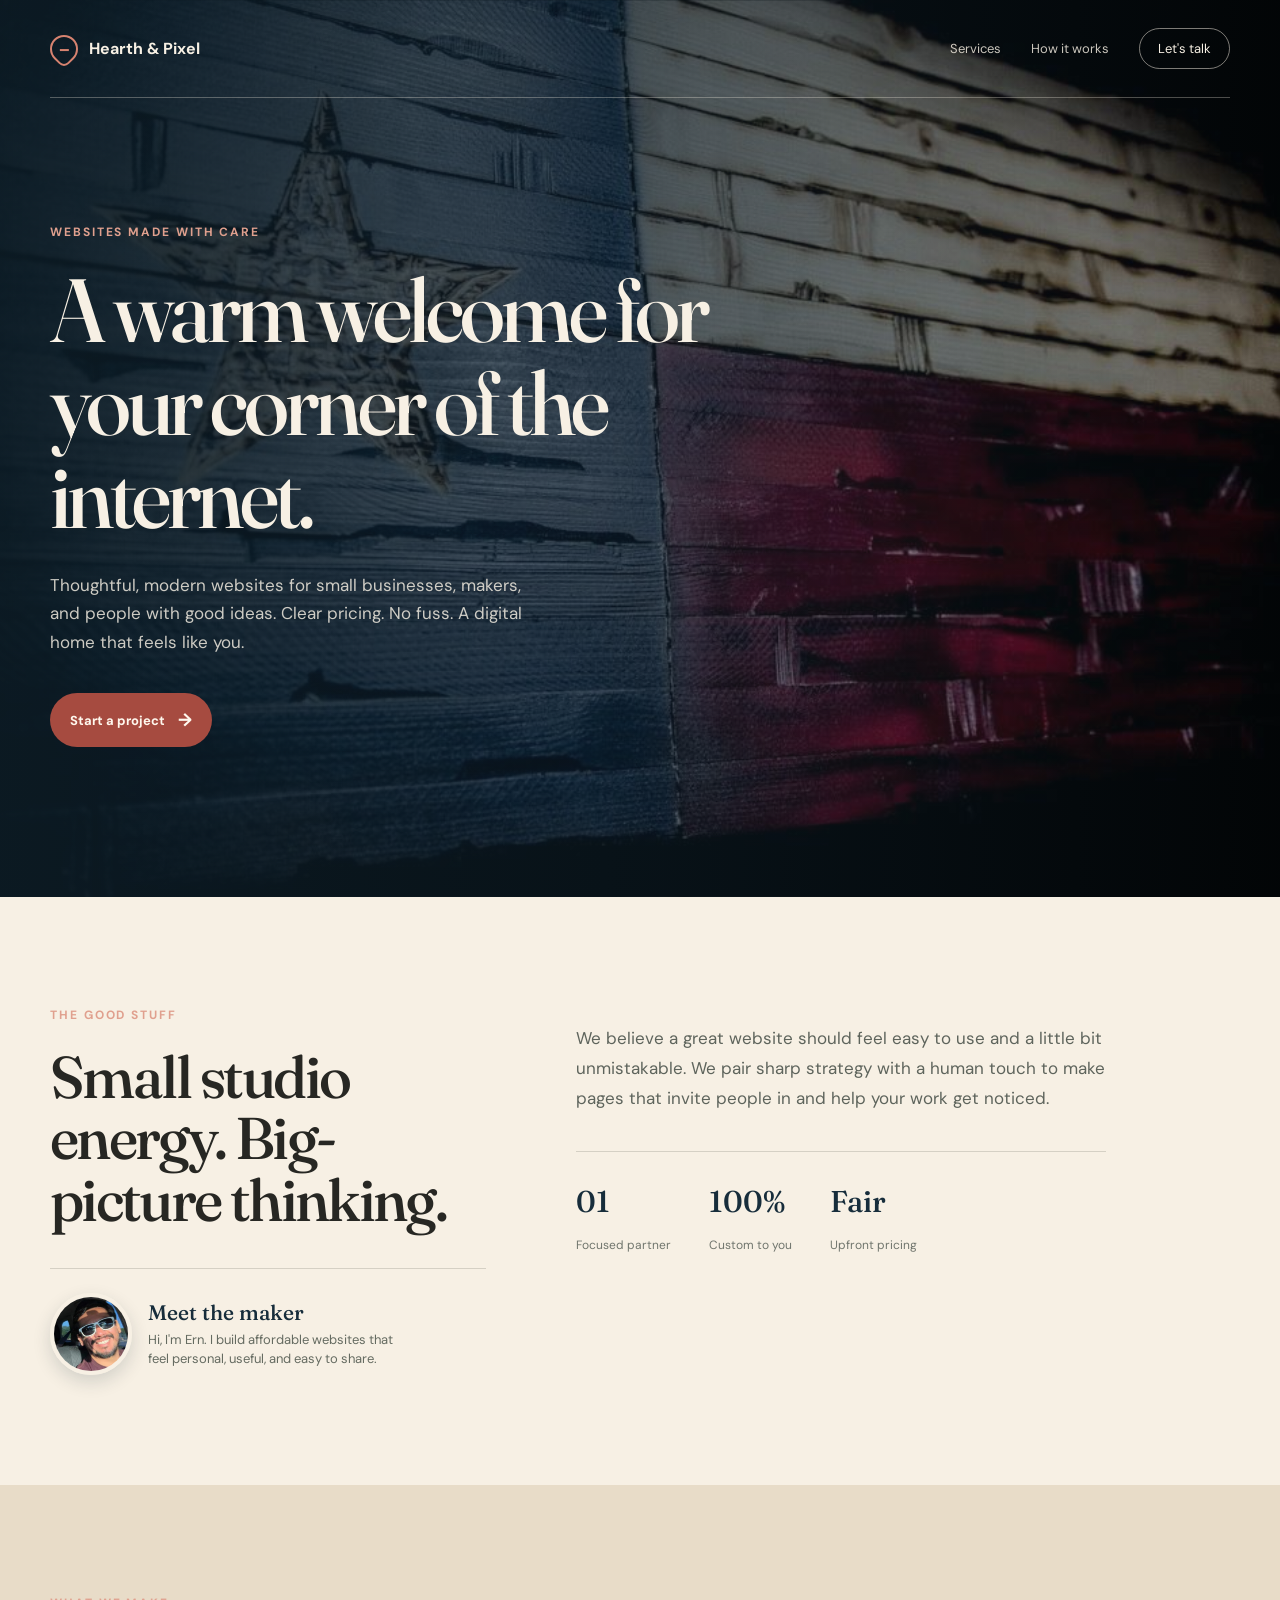
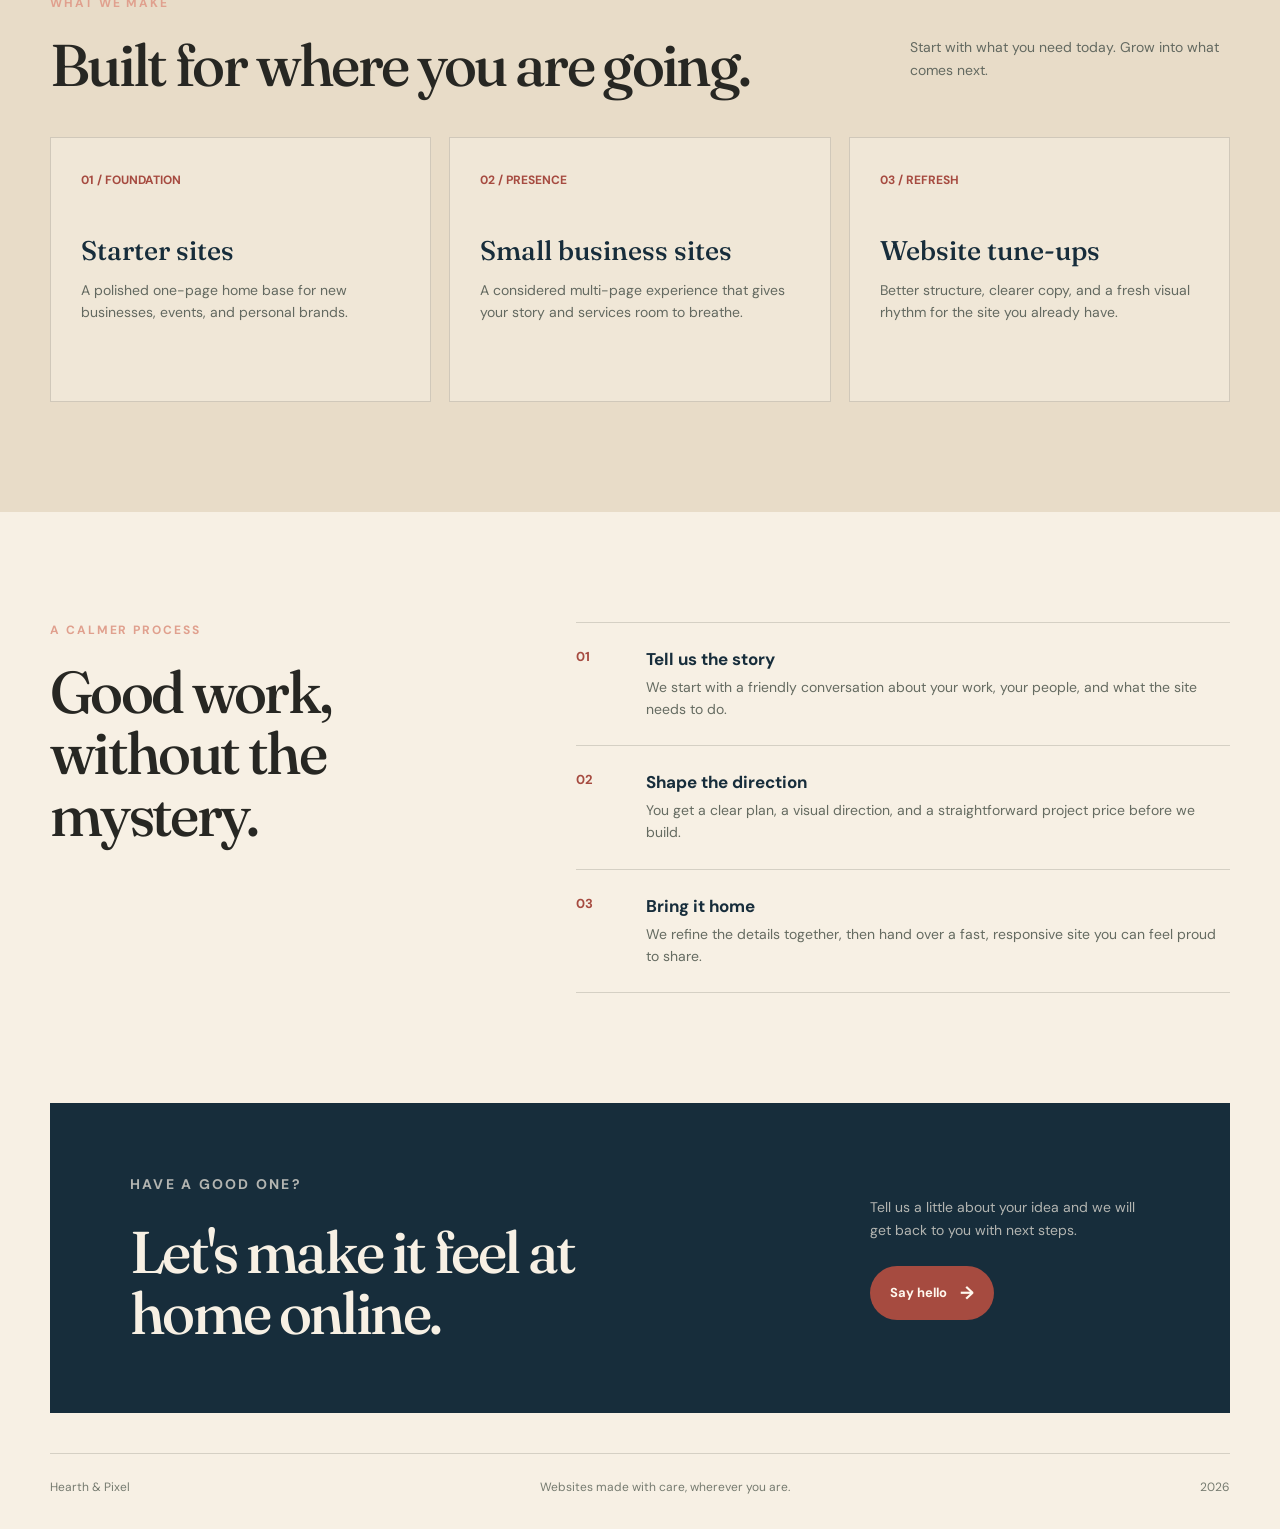
==== index.html @ af2d1f71 "update1" ====
<!doctype html>
<html lang="en">
<head>
	<meta charset="utf-8">
	<meta name="viewport" content="width=device-width, initial-scale=1">
	<meta name="description" content="Affordable, thoughtful websites for small businesses and independent makers.">
	<title>Hearth &amp; Pixel | Affordable websites</title>
	<link rel="preconnect" href="https://fonts.googleapis.com">
	<link rel="preconnect" href="https://fonts.gstatic.com" crossorigin>
	<link href="https://fonts.googleapis.com/css2?family=DM+Sans:wght@400;500;600;700&amp;family=Fraunces:opsz,wght@9..144,500;9..144,600&amp;display=swap" rel="stylesheet">
	<link rel="stylesheet" href="css/style.css">
	<script src="js/main.js" defer></script>
</head>
<body>
	<header class="hero" id="home">
		<nav class="nav" aria-label="Main navigation">
			<a class="logo" href="#home"><span class="logo-mark" aria-hidden="true"></span> Hearth &amp; Pixel</a>
			<button class="menu-button" type="button" aria-expanded="false" aria-controls="nav-links">Menu</button>
			<div class="nav-links" id="nav-links">
				<a href="#services">Services</a><a href="#process">How it works</a><a class="nav-pill" href="#contact">Let's talk</a>
			</div>
		</nav>
		<div class="hero-content">
			<p class="eyebrow">Websites made with care</p>
			<h1>A warm welcome for your corner of the internet.</h1>
			<p class="hero-copy">Thoughtful, modern websites for small businesses, makers, and people with good ideas. Clear pricing. No fuss. A digital home that feels like you.</p>
			<a class="button" href="#contact">Start a project <span aria-hidden="true">&rarr;</span></a>
		</div>
	</header>
	<main>
		<section class="section intro"><div><p class="eyebrow">The good stuff</p><h2>Small studio energy. Big-picture thinking.</h2><div class="maker"><img src="img/ern.png" alt="Ern smiling in sunglasses"><div><strong>Meet the maker</strong><p>Hi, I'm Ern. I build affordable websites that feel personal, useful, and easy to share.</p></div></div></div><div class="intro-copy"><p>We believe a great website should feel easy to use and a little bit unmistakable. We pair sharp strategy with a human touch to make pages that invite people in and help your work get noticed.</p><div class="stats"><div><strong>01</strong><small>Focused partner</small></div><div><strong>100%</strong><small>Custom to you</small></div><div><strong>Fair</strong><small>Upfront pricing</small></div></div></div></section>
		<section class="services-wrap" id="services"><div class="section"><div class="section-heading"><div><p class="eyebrow">What we make</p><h2>Built for where you are going.</h2></div><p>Start with what you need today. Grow into what comes next.</p></div><div class="service-grid"><article class="service"><span>01 / FOUNDATION</span><h3>Starter sites</h3><p>A polished one-page home base for new businesses, events, and personal brands.</p></article><article class="service"><span>02 / PRESENCE</span><h3>Small business sites</h3><p>A considered multi-page experience that gives your story and services room to breathe.</p></article><article class="service"><span>03 / REFRESH</span><h3>Website tune-ups</h3><p>Better structure, clearer copy, and a fresh visual rhythm for the site you already have.</p></article></div></div></section>
		<section class="section process" id="process"><div><p class="eyebrow">A calmer process</p><h2>Good work, without the mystery.</h2></div><div class="process-list"><div class="process-item"><b>01</b><div><h3>Tell us the story</h3><p>We start with a friendly conversation about your work, your people, and what the site needs to do.</p></div></div><div class="process-item"><b>02</b><div><h3>Shape the direction</h3><p>You get a clear plan, a visual direction, and a straightforward project price before we build.</p></div></div><div class="process-item"><b>03</b><div><h3>Bring it home</h3><p>We refine the details together, then hand over a fast, responsive site you can feel proud to share.</p></div></div></div></section>
		<section class="contact" id="contact"><div><p class="eyebrow">Have a good one?</p><h2>Let's make it feel at home online.</h2></div><div><p>Tell us a little about your idea and we will get back to you with next steps.</p><a class="button" href="mailto:hello@hearthandpixel.com">Say hello <span aria-hidden="true">&rarr;</span></a></div></section>
	</main>
	<footer><span>Hearth &amp; Pixel</span><span>Websites made with care, wherever you are.</span><span>2026</span></footer>
</body>
</html>
---- css/style.css ----
:root { --ink:#272723; --navy:#172d3b; --red:#a64b40; --cream:#f7f0e4; --sand:#e8dcc8; --line:rgba(39,39,35,.16); }
* { box-sizing:border-box; }
html { scroll-behavior:smooth; }
body { margin:0; color:var(--ink); background:var(--cream); font-family:"DM Sans",sans-serif; }
a { color:inherit; text-decoration:none; }
.hero { min-height:750px; color:var(--cream); background:linear-gradient(90deg,rgba(12,27,36,.94),rgba(12,27,36,.64) 52%,rgba(12,27,36,.18)),url("../img/flag.jpg") center/cover; }
.nav,.hero-content,.section,.contact,footer { width:min(1180px,calc(100% - 48px)); margin:auto; }
.nav { padding:28px 0; display:flex; justify-content:space-between; align-items:center; border-bottom:1px solid rgba(247,240,228,.3); }
.logo { display:flex; align-items:center; gap:11px; font-weight:700; }
.logo-mark { width:28px; height:28px; border:2px solid #d78370; border-radius:50% 50% 50% 7px; transform:rotate(-45deg); }
.logo-mark:after { content:""; display:block; width:9px; height:2px; margin:12px 0 0 7px; background:#d78370; transform:rotate(45deg); }
.nav-links { display:flex; gap:30px; align-items:center; font-size:13px; }
.nav-links a { opacity:.82; }
.nav-pill { padding:11px 18px; border:1px solid rgba(247,240,228,.5); border-radius:99px; opacity:1 !important; }
.menu-button { display:none; }
.hero-content { padding:126px 0 150px; }
.eyebrow { margin:0 0 23px; color:#e0a08e; font-size:12px; font-weight:700; letter-spacing:.16em; text-transform:uppercase; }
h1,h2 { margin:0; font-family:Fraunces,Georgia,serif; font-weight:500; letter-spacing:-.045em; line-height:1.04; }
h1 { max-width:700px; font-size:clamp(52px,7vw,92px); }
h2 { font-size:clamp(38px,4.6vw,60px); }
.hero-copy { max-width:480px; margin:28px 0 36px; color:rgba(247,240,228,.82); font-size:17px; line-height:1.7; }
.button { display:inline-flex; gap:13px; align-items:center; padding:15px 20px; border-radius:99px; background:var(--red); color:#fff8ee; font-size:13px; font-weight:700; }
.button span { font-size:18px; }
.section { padding:110px 0; }
.intro,.process { display:grid; grid-template-columns:.8fr 1.2fr; gap:90px; }
.intro-copy { max-width:530px; color:#5e645c; font-size:17px; line-height:1.75; }
.maker { display:flex; align-items:center; gap:16px; margin-top:38px; padding-top:24px; border-top:1px solid var(--line); }
.maker img { width:82px; height:82px; object-fit:cover; border:4px solid var(--cream); border-radius:50%; box-shadow:0 7px 18px rgba(23,45,59,.16); }
.maker strong { display:block; color:var(--navy); font-family:Fraunces,Georgia,serif; font-size:21px; font-weight:500; }
.maker p { max-width:260px; margin:5px 0 0; color:#656b61; font-size:13px; line-height:1.5; }
.stats { display:flex; gap:38px; margin-top:38px; padding-top:24px; border-top:1px solid var(--line); }
.stats strong { display:block; color:var(--navy); font-family:Fraunces,Georgia,serif; font-size:30px; font-weight:500; }
.stats small { color:#70756d; font-size:12px; }
.services-wrap { background:var(--sand); }
.section-heading { display:flex; justify-content:space-between; align-items:end; gap:30px; margin-bottom:42px; }
.section-heading > p { max-width:320px; color:#636960; font-size:14px; line-height:1.6; }
.service-grid { display:grid; grid-template-columns:repeat(3,1fr); gap:18px; }
.service { min-height:265px; padding:30px; border:1px solid var(--line); background:rgba(247,240,228,.55); }
.service > span { color:var(--red); font-size:12px; font-weight:700; }
.service h3 { margin:45px 0 12px; color:var(--navy); font-family:Fraunces,Georgia,serif; font-size:27px; font-weight:500; }
.service p { margin:0; color:#636960; font-size:14px; line-height:1.6; }
.process-list { border-top:1px solid var(--line); }
.process-item { display:grid; grid-template-columns:54px 1fr; gap:16px; padding:25px 0; border-bottom:1px solid var(--line); }
.process-item b { color:var(--red); font-size:13px; }
.process-item h3 { margin:0 0 7px; color:var(--navy); font-size:17px; }
.process-item p { margin:0; color:#656b61; font-size:14px; line-height:1.55; }
.contact { margin-bottom:40px; padding:70px 80px; display:flex; justify-content:space-between; align-items:center; gap:30px; background:var(--navy); color:var(--cream); }
.contact h2 { max-width:560px; }
.contact p { max-width:280px; margin:0 0 25px; color:rgba(247,240,228,.7); font-size:14px; line-height:1.6; }
footer { padding:25px 0 34px; display:flex; justify-content:space-between; color:#767b70; font-size:12px; border-top:1px solid var(--line); }
@media (max-width:720px) {
  .hero { min-height:680px; }
  .nav,.hero-content,.section,.contact,footer { width:calc(100% - 36px); }
  .menu-button { display:block; padding:9px 13px; border:1px solid rgba(247,240,228,.5); border-radius:99px; background:transparent; color:var(--cream); font:inherit; font-size:12px; }
  .nav-links { display:none; position:absolute; top:75px; right:18px; left:18px; padding:18px; flex-direction:column; align-items:stretch; gap:17px; background:var(--navy); }
  .nav-links.is-open { display:flex; }
  .nav-links a { opacity:1; }
  .nav-pill { text-align:center; }
  .hero-content { padding:100px 0 110px; }
  .intro,.process { grid-template-columns:1fr; gap:38px; }
  .section { padding:76px 0; }
  .section-heading { display:block; }
  .section-heading > p { margin-top:18px; }
  .service-grid { grid-template-columns:1fr; }
  .service { min-height:auto; }
  .service h3 { margin-top:26px; }
  .contact { display:block; padding:42px 28px; margin-bottom:28px; }
  footer { display:block; line-height:1.9; }
  footer span { display:block; }
}
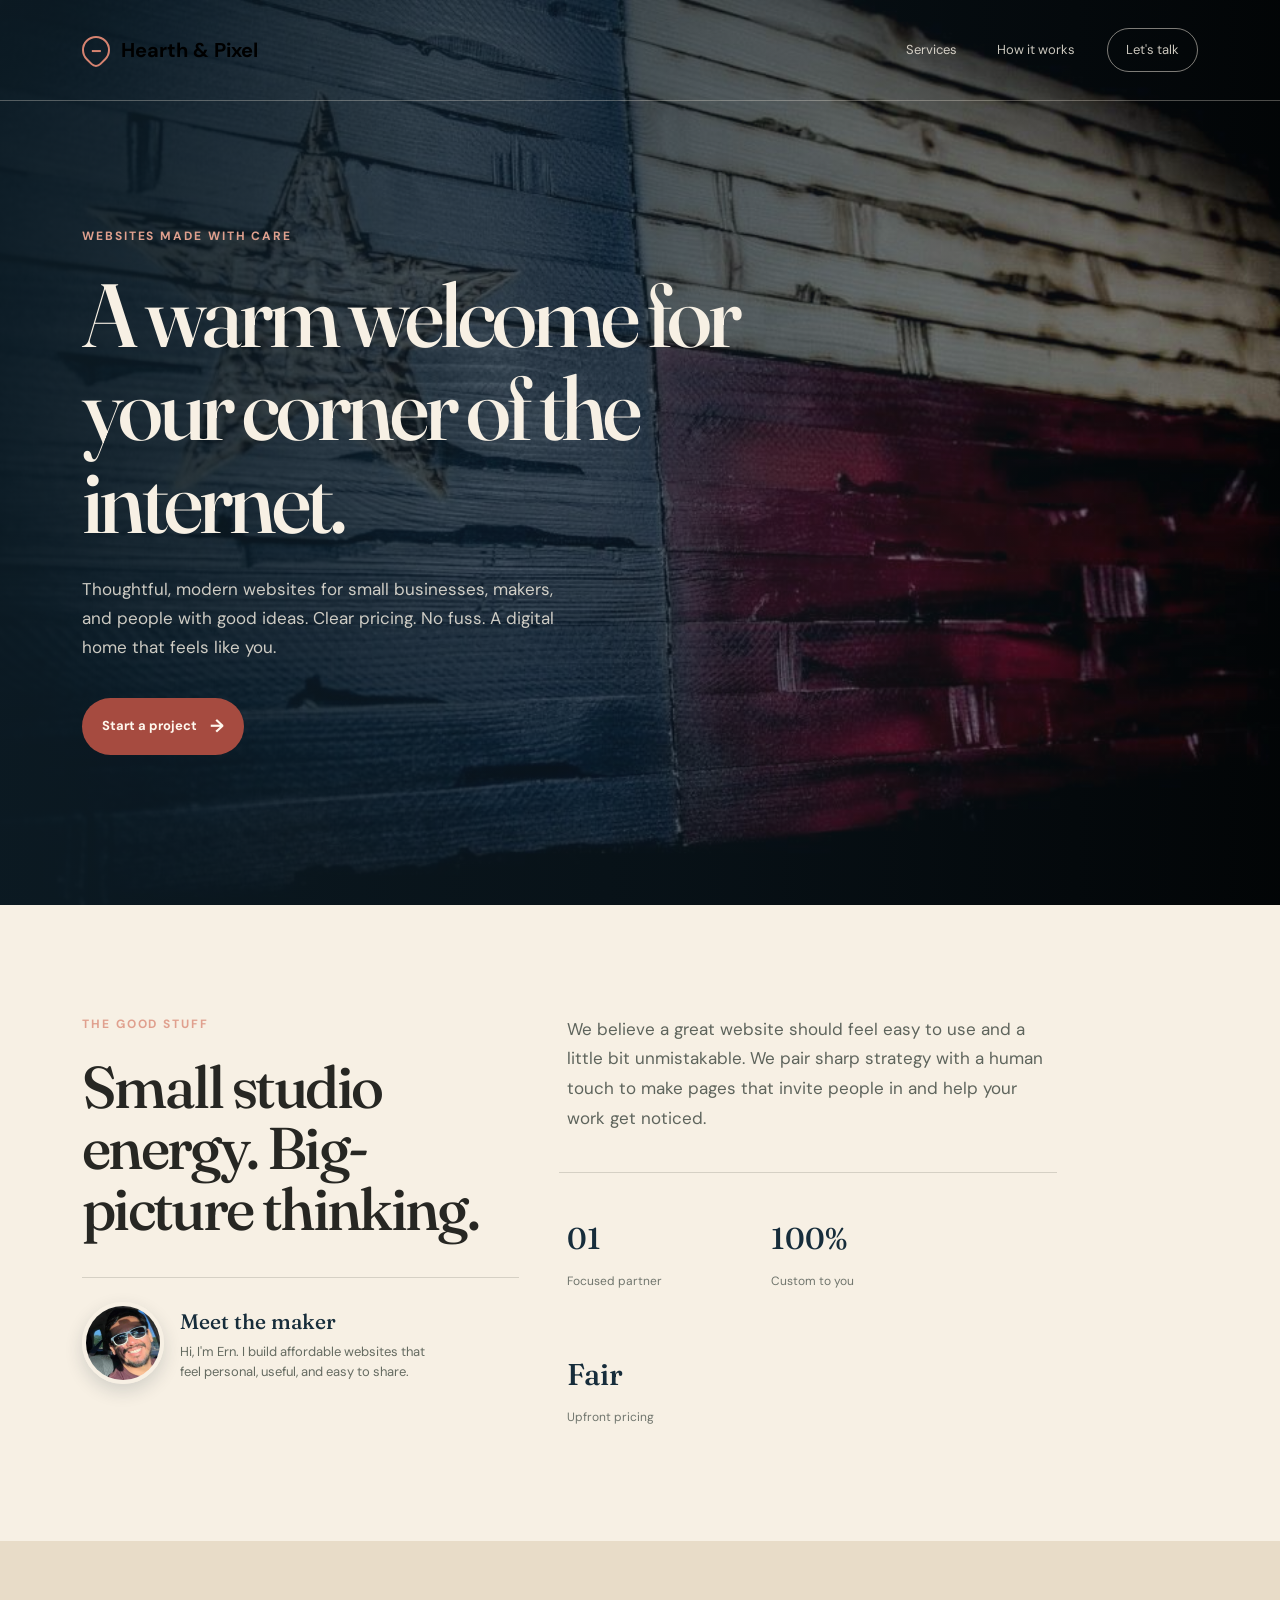
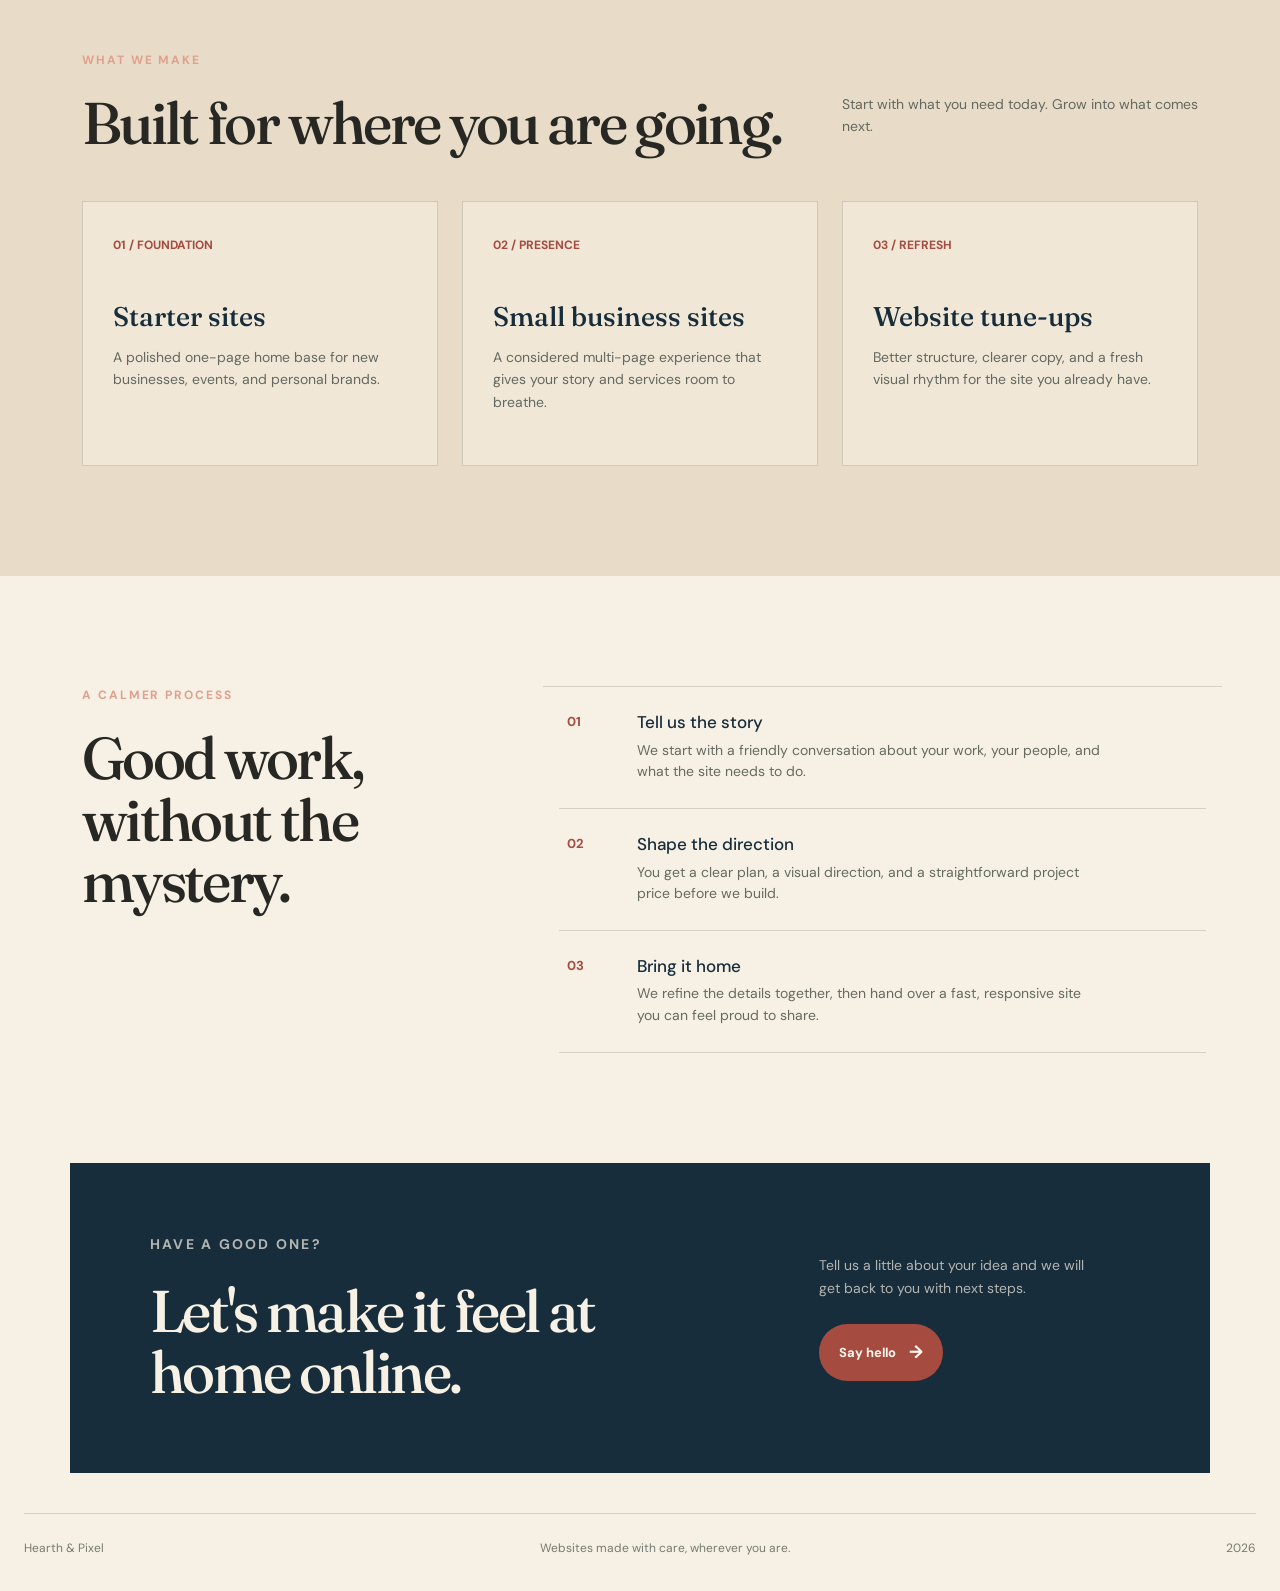
==== commit e4681ab4: "update1" ====
--- a/index.html
+++ b/index.html
@@ -8,19 +8,21 @@
 	<link rel="preconnect" href="https://fonts.googleapis.com">
 	<link rel="preconnect" href="https://fonts.gstatic.com" crossorigin>
 	<link href="https://fonts.googleapis.com/css2?family=DM+Sans:wght@400;500;600;700&amp;family=Fraunces:opsz,wght@9..144,500;9..144,600&amp;display=swap" rel="stylesheet">
+	<link href="https://cdn.jsdelivr.net/npm/bootstrap@5.3.3/dist/css/bootstrap.min.css" rel="stylesheet">
 	<link rel="stylesheet" href="css/style.css">
-	<script src="js/main.js" defer></script>
 </head>
 <body>
 	<header class="hero" id="home">
-		<nav class="nav" aria-label="Main navigation">
-			<a class="logo" href="#home"><span class="logo-mark" aria-hidden="true"></span> Hearth &amp; Pixel</a>
-			<button class="menu-button" type="button" aria-expanded="false" aria-controls="nav-links">Menu</button>
-			<div class="nav-links" id="nav-links">
-				<a href="#services">Services</a><a href="#process">How it works</a><a class="nav-pill" href="#contact">Let's talk</a>
+		<nav class="navbar navbar-expand-md site-nav" aria-label="Main navigation">
+			<div class="container">
+				<a class="navbar-brand logo" href="#home"><span class="logo-mark" aria-hidden="true"></span> Hearth &amp; Pixel</a>
+				<button class="navbar-toggler" type="button" data-bs-toggle="collapse" data-bs-target="#nav-links" aria-controls="nav-links" aria-expanded="false" aria-label="Toggle navigation"><span class="navbar-toggler-icon"></span></button>
+				<div class="collapse navbar-collapse" id="nav-links">
+					<div class="navbar-nav ms-auto align-items-md-center gap-md-4"><a class="nav-link" href="#services">Services</a><a class="nav-link" href="#process">How it works</a><a class="nav-link nav-pill" href="#contact">Let's talk</a></div>
+				</div>
 			</div>
 		</nav>
-		<div class="hero-content">
+		<div class="container hero-content">
 			<p class="eyebrow">Websites made with care</p>
 			<h1>A warm welcome for your corner of the internet.</h1>
 			<p class="hero-copy">Thoughtful, modern websites for small businesses, makers, and people with good ideas. Clear pricing. No fuss. A digital home that feels like you.</p>
@@ -28,11 +30,12 @@
 		</div>
 	</header>
 	<main>
-		<section class="section intro"><div><p class="eyebrow">The good stuff</p><h2>Small studio energy. Big-picture thinking.</h2><div class="maker"><img src="img/ern.png" alt="Ern smiling in sunglasses"><div><strong>Meet the maker</strong><p>Hi, I'm Ern. I build affordable websites that feel personal, useful, and easy to share.</p></div></div></div><div class="intro-copy"><p>We believe a great website should feel easy to use and a little bit unmistakable. We pair sharp strategy with a human touch to make pages that invite people in and help your work get noticed.</p><div class="stats"><div><strong>01</strong><small>Focused partner</small></div><div><strong>100%</strong><small>Custom to you</small></div><div><strong>Fair</strong><small>Upfront pricing</small></div></div></div></section>
-		<section class="services-wrap" id="services"><div class="section"><div class="section-heading"><div><p class="eyebrow">What we make</p><h2>Built for where you are going.</h2></div><p>Start with what you need today. Grow into what comes next.</p></div><div class="service-grid"><article class="service"><span>01 / FOUNDATION</span><h3>Starter sites</h3><p>A polished one-page home base for new businesses, events, and personal brands.</p></article><article class="service"><span>02 / PRESENCE</span><h3>Small business sites</h3><p>A considered multi-page experience that gives your story and services room to breathe.</p></article><article class="service"><span>03 / REFRESH</span><h3>Website tune-ups</h3><p>Better structure, clearer copy, and a fresh visual rhythm for the site you already have.</p></article></div></div></section>
-		<section class="section process" id="process"><div><p class="eyebrow">A calmer process</p><h2>Good work, without the mystery.</h2></div><div class="process-list"><div class="process-item"><b>01</b><div><h3>Tell us the story</h3><p>We start with a friendly conversation about your work, your people, and what the site needs to do.</p></div></div><div class="process-item"><b>02</b><div><h3>Shape the direction</h3><p>You get a clear plan, a visual direction, and a straightforward project price before we build.</p></div></div><div class="process-item"><b>03</b><div><h3>Bring it home</h3><p>We refine the details together, then hand over a fast, responsive site you can feel proud to share.</p></div></div></div></section>
-		<section class="contact" id="contact"><div><p class="eyebrow">Have a good one?</p><h2>Let's make it feel at home online.</h2></div><div><p>Tell us a little about your idea and we will get back to you with next steps.</p><a class="button" href="mailto:hello@hearthandpixel.com">Say hello <span aria-hidden="true">&rarr;</span></a></div></section>
+		<section class="section intro"><div class="container"><div class="row align-items-start g-5"><div class="col-lg-5"><p class="eyebrow">The good stuff</p><h2>Small studio energy. Big-picture thinking.</h2><div class="maker"><img src="img/ern.png" alt="Ern smiling in sunglasses"><div><strong>Meet the maker</strong><p>Hi, I'm Ern. I build affordable websites that feel personal, useful, and easy to share.</p></div></div></div><div class="col-lg-7 intro-copy"><p>We believe a great website should feel easy to use and a little bit unmistakable. We pair sharp strategy with a human touch to make pages that invite people in and help your work get noticed.</p><div class="stats row row-cols-3 g-3"><div><strong>01</strong><small>Focused partner</small></div><div><strong>100%</strong><small>Custom to you</small></div><div><strong>Fair</strong><small>Upfront pricing</small></div></div></div></div></div></section>
+		<section class="services-wrap" id="services"><div class="container section"><div class="row align-items-end g-4 mb-5"><div class="col-lg-8"><p class="eyebrow">What we make</p><h2>Built for where you are going.</h2></div><div class="col-lg-4 section-heading-copy"><p>Start with what you need today. Grow into what comes next.</p></div></div><div class="row g-4"><div class="col-md-4"><article class="service h-100"><span>01 / FOUNDATION</span><h3>Starter sites</h3><p>A polished one-page home base for new businesses, events, and personal brands.</p></article></div><div class="col-md-4"><article class="service h-100"><span>02 / PRESENCE</span><h3>Small business sites</h3><p>A considered multi-page experience that gives your story and services room to breathe.</p></article></div><div class="col-md-4"><article class="service h-100"><span>03 / REFRESH</span><h3>Website tune-ups</h3><p>Better structure, clearer copy, and a fresh visual rhythm for the site you already have.</p></article></div></div></div></section>
+		<section class="section" id="process"><div class="container"><div class="row g-5"><div class="col-lg-5"><p class="eyebrow">A calmer process</p><h2>Good work, without the mystery.</h2></div><div class="col-lg-7 process-list"><div class="process-item row g-3"><b class="col-2">01</b><div class="col-10"><h3>Tell us the story</h3><p>We start with a friendly conversation about your work, your people, and what the site needs to do.</p></div></div><div class="process-item row g-3"><b class="col-2">02</b><div class="col-10"><h3>Shape the direction</h3><p>You get a clear plan, a visual direction, and a straightforward project price before we build.</p></div></div><div class="process-item row g-3"><b class="col-2">03</b><div class="col-10"><h3>Bring it home</h3><p>We refine the details together, then hand over a fast, responsive site you can feel proud to share.</p></div></div></div></div></div></section>
+		<section class="container contact" id="contact"><div class="row align-items-center g-4"><div class="col-lg-8"><p class="eyebrow">Have a good one?</p><h2>Let's make it feel at home online.</h2></div><div class="col-lg-4"><p>Tell us a little about your idea and we will get back to you with next steps.</p><a class="button" href="mailto:hello@hearthandpixel.com">Say hello <span aria-hidden="true">&rarr;</span></a></div></div></section>
 	</main>
 	<footer><span>Hearth &amp; Pixel</span><span>Websites made with care, wherever you are.</span><span>2026</span></footer>
+	<script src="https://cdn.jsdelivr.net/npm/bootstrap@5.3.3/dist/js/bootstrap.bundle.min.js"></script>
 </body>
 </html>
--- a/css/style.css
+++ b/css/style.css
@@ -4,16 +4,17 @@
 body { margin:0; color:var(--ink); background:var(--cream); font-family:"DM Sans",sans-serif; }
 a { color:inherit; text-decoration:none; }
 .hero { min-height:750px; color:var(--cream); background:linear-gradient(90deg,rgba(12,27,36,.94),rgba(12,27,36,.64) 52%,rgba(12,27,36,.18)),url("../img/flag.jpg") center/cover; }
-.nav,.hero-content,.section,.contact,footer { width:min(1180px,calc(100% - 48px)); margin:auto; }
-.nav { padding:28px 0; display:flex; justify-content:space-between; align-items:center; border-bottom:1px solid rgba(247,240,228,.3); }
+.site-nav { border-bottom:1px solid rgba(247,240,228,.3); }
+.site-nav .container { padding-top:20px; padding-bottom:20px; }
 .logo { display:flex; align-items:center; gap:11px; font-weight:700; }
 .logo-mark { width:28px; height:28px; border:2px solid #d78370; border-radius:50% 50% 50% 7px; transform:rotate(-45deg); }
 .logo-mark:after { content:""; display:block; width:9px; height:2px; margin:12px 0 0 7px; background:#d78370; transform:rotate(45deg); }
-.nav-links { display:flex; gap:30px; align-items:center; font-size:13px; }
-.nav-links a { opacity:.82; }
-.nav-pill { padding:11px 18px; border:1px solid rgba(247,240,228,.5); border-radius:99px; opacity:1 !important; }
-.menu-button { display:none; }
-.hero-content { padding:126px 0 150px; }
+.site-nav .nav-link { color:rgba(247,240,228,.82); font-size:13px; }
+.site-nav .nav-link:hover { color:var(--cream); }
+.nav-pill { padding:11px 18px !important; border:1px solid rgba(247,240,228,.5); border-radius:99px; }
+.site-nav .navbar-toggler { border-color:rgba(247,240,228,.5); }
+.site-nav .navbar-toggler-icon { filter:invert(1); }
+.hero-content { padding-top:126px; padding-bottom:150px; }
 .eyebrow { margin:0 0 23px; color:#e0a08e; font-size:12px; font-weight:700; letter-spacing:.16em; text-transform:uppercase; }
 h1,h2 { margin:0; font-family:Fraunces,Georgia,serif; font-weight:500; letter-spacing:-.045em; line-height:1.04; }
 h1 { max-width:700px; font-size:clamp(52px,7vw,92px); }
@@ -21,8 +22,7 @@
 .hero-copy { max-width:480px; margin:28px 0 36px; color:rgba(247,240,228,.82); font-size:17px; line-height:1.7; }
 .button { display:inline-flex; gap:13px; align-items:center; padding:15px 20px; border-radius:99px; background:var(--red); color:#fff8ee; font-size:13px; font-weight:700; }
 .button span { font-size:18px; }
-.section { padding:110px 0; }
-.intro,.process { display:grid; grid-template-columns:.8fr 1.2fr; gap:90px; }
+.section { padding-top:110px; padding-bottom:110px; }
 .intro-copy { max-width:530px; color:#5e645c; font-size:17px; line-height:1.75; }
 .maker { display:flex; align-items:center; gap:16px; margin-top:38px; padding-top:24px; border-top:1px solid var(--line); }
 .maker img { width:82px; height:82px; object-fit:cover; border:4px solid var(--cream); border-radius:50%; box-shadow:0 7px 18px rgba(23,45,59,.16); }
@@ -32,9 +32,7 @@
 .stats strong { display:block; color:var(--navy); font-family:Fraunces,Georgia,serif; font-size:30px; font-weight:500; }
 .stats small { color:#70756d; font-size:12px; }
 .services-wrap { background:var(--sand); }
-.section-heading { display:flex; justify-content:space-between; align-items:end; gap:30px; margin-bottom:42px; }
-.section-heading > p { max-width:320px; color:#636960; font-size:14px; line-height:1.6; }
-.service-grid { display:grid; grid-template-columns:repeat(3,1fr); gap:18px; }
+.section-heading-copy { color:#636960; font-size:14px; line-height:1.6; }
 .service { min-height:265px; padding:30px; border:1px solid var(--line); background:rgba(247,240,228,.55); }
 .service > span { color:var(--red); font-size:12px; font-weight:700; }
 .service h3 { margin:45px 0 12px; color:var(--navy); font-family:Fraunces,Georgia,serif; font-size:27px; font-weight:500; }
@@ -44,27 +42,17 @@
 .process-item b { color:var(--red); font-size:13px; }
 .process-item h3 { margin:0 0 7px; color:var(--navy); font-size:17px; }
 .process-item p { margin:0; color:#656b61; font-size:14px; line-height:1.55; }
-.contact { margin-bottom:40px; padding:70px 80px; display:flex; justify-content:space-between; align-items:center; gap:30px; background:var(--navy); color:var(--cream); }
+.contact { margin-bottom:40px; padding:70px 80px; background:var(--navy); color:var(--cream); }
 .contact h2 { max-width:560px; }
 .contact p { max-width:280px; margin:0 0 25px; color:rgba(247,240,228,.7); font-size:14px; line-height:1.6; }
-footer { padding:25px 0 34px; display:flex; justify-content:space-between; color:#767b70; font-size:12px; border-top:1px solid var(--line); }
+footer { width:min(1320px,calc(100% - 48px)); margin:auto; padding:25px 0 34px; display:flex; justify-content:space-between; color:#767b70; font-size:12px; border-top:1px solid var(--line); }
 @media (max-width:720px) {
   .hero { min-height:680px; }
-  .nav,.hero-content,.section,.contact,footer { width:calc(100% - 36px); }
-  .menu-button { display:block; padding:9px 13px; border:1px solid rgba(247,240,228,.5); border-radius:99px; background:transparent; color:var(--cream); font:inherit; font-size:12px; }
-  .nav-links { display:none; position:absolute; top:75px; right:18px; left:18px; padding:18px; flex-direction:column; align-items:stretch; gap:17px; background:var(--navy); }
-  .nav-links.is-open { display:flex; }
-  .nav-links a { opacity:1; }
-  .nav-pill { text-align:center; }
-  .hero-content { padding:100px 0 110px; }
-  .intro,.process { grid-template-columns:1fr; gap:38px; }
-  .section { padding:76px 0; }
-  .section-heading { display:block; }
-  .section-heading > p { margin-top:18px; }
-  .service-grid { grid-template-columns:1fr; }
+  .hero-content { padding-top:100px; padding-bottom:110px; }
+  .section { padding-top:76px; padding-bottom:76px; }
   .service { min-height:auto; }
   .service h3 { margin-top:26px; }
-  .contact { display:block; padding:42px 28px; margin-bottom:28px; }
+  .contact { padding:42px 28px; margin-bottom:28px; }
   footer { display:block; line-height:1.9; }
   footer span { display:block; }
 }
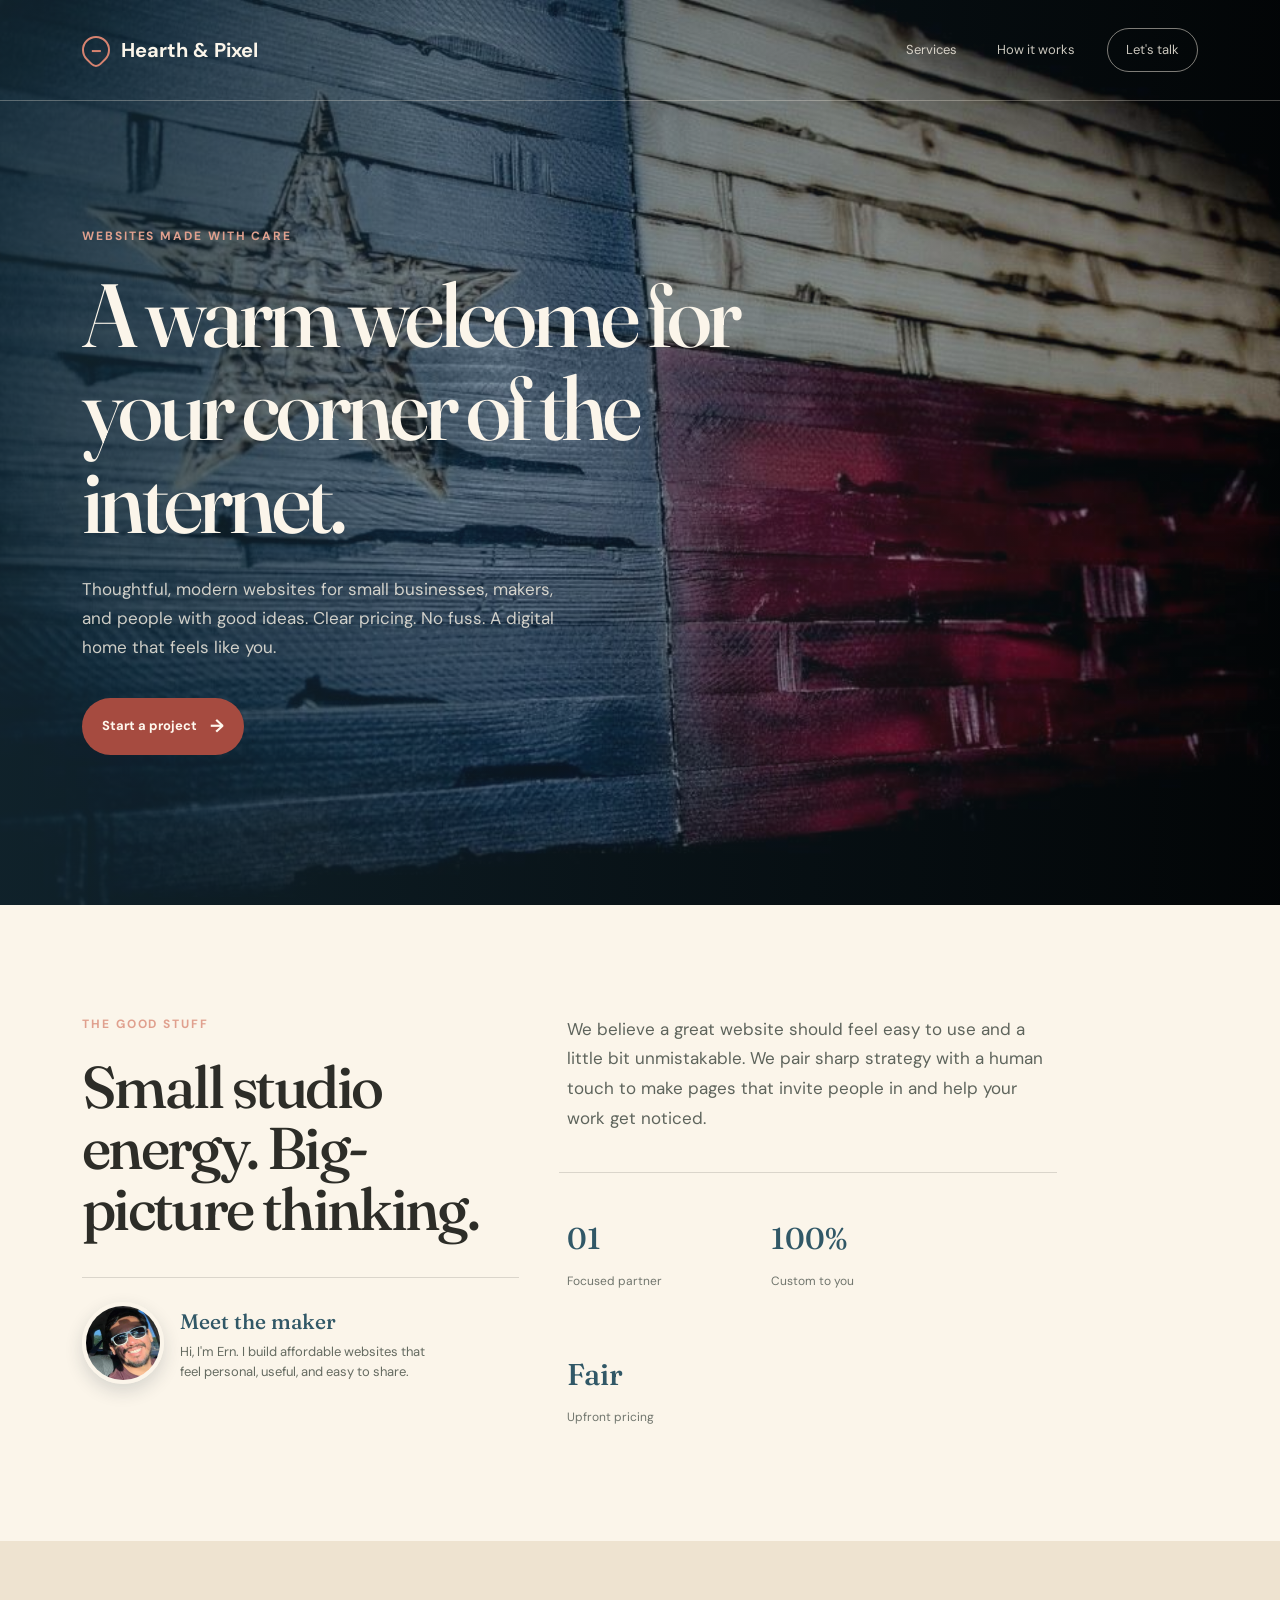
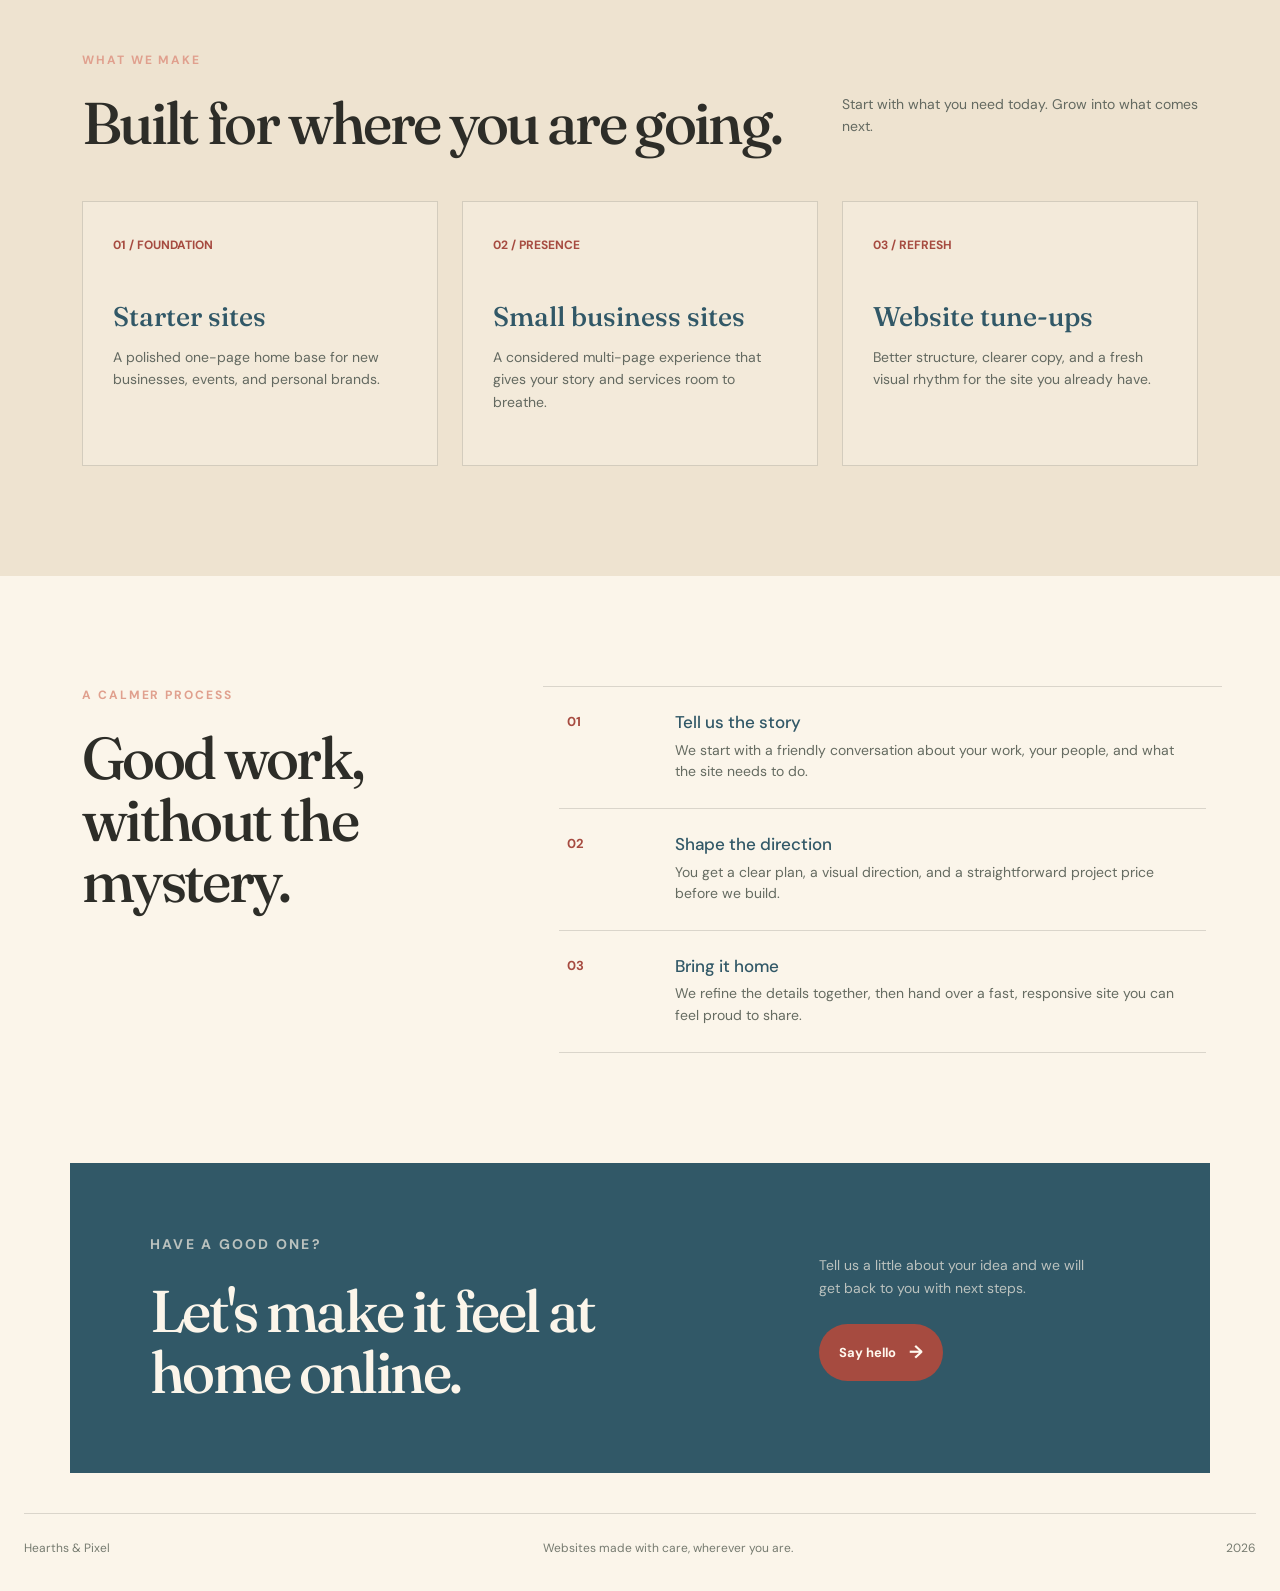
==== commit fafc2966: "update1" ====
--- a/index.html
+++ b/index.html
@@ -35,7 +35,7 @@
 		<section class="section" id="process"><div class="container"><div class="row g-5"><div class="col-lg-5"><p class="eyebrow">A calmer process</p><h2>Good work, without the mystery.</h2></div><div class="col-lg-7 process-list"><div class="process-item row g-3"><b class="col-2">01</b><div class="col-10"><h3>Tell us the story</h3><p>We start with a friendly conversation about your work, your people, and what the site needs to do.</p></div></div><div class="process-item row g-3"><b class="col-2">02</b><div class="col-10"><h3>Shape the direction</h3><p>You get a clear plan, a visual direction, and a straightforward project price before we build.</p></div></div><div class="process-item row g-3"><b class="col-2">03</b><div class="col-10"><h3>Bring it home</h3><p>We refine the details together, then hand over a fast, responsive site you can feel proud to share.</p></div></div></div></div></div></section>
 		<section class="container contact" id="contact"><div class="row align-items-center g-4"><div class="col-lg-8"><p class="eyebrow">Have a good one?</p><h2>Let's make it feel at home online.</h2></div><div class="col-lg-4"><p>Tell us a little about your idea and we will get back to you with next steps.</p><a class="button" href="mailto:hello@hearthandpixel.com">Say hello <span aria-hidden="true">&rarr;</span></a></div></div></section>
 	</main>
-	<footer><span>Hearth &amp; Pixel</span><span>Websites made with care, wherever you are.</span><span>2026</span></footer>
+	<footer><span>Hearths &amp; Pixel</span><span>Websites made with care, wherever you are.</span><span>2026</span></footer>
 	<script src="https://cdn.jsdelivr.net/npm/bootstrap@5.3.3/dist/js/bootstrap.bundle.min.js"></script>
 </body>
 </html>
--- a/css/style.css
+++ b/css/style.css
@@ -1,12 +1,14 @@
-:root { --ink:#272723; --navy:#172d3b; --red:#a64b40; --cream:#f7f0e4; --sand:#e8dcc8; --line:rgba(39,39,35,.16); }
+:root { --ink:#2d2d28; --navy:#315867; --red:#a64b40; --cream:#fbf5ea; --sand:#eee3d0; --line:rgba(45,45,40,.16); }
 * { box-sizing:border-box; }
 html { scroll-behavior:smooth; }
 body { margin:0; color:var(--ink); background:var(--cream); font-family:"DM Sans",sans-serif; }
 a { color:inherit; text-decoration:none; }
-.hero { min-height:750px; color:var(--cream); background:linear-gradient(90deg,rgba(12,27,36,.94),rgba(12,27,36,.64) 52%,rgba(12,27,36,.18)),url("../img/flag.jpg") center/cover; }
+.hero { min-height:750px; color:var(--cream); background:linear-gradient(90deg,rgba(20,43,54,.78),rgba(20,43,54,.42) 52%,rgba(20,43,54,.12)),url("../img/flag.jpg") center/cover; }
 .site-nav { border-bottom:1px solid rgba(247,240,228,.3); }
 .site-nav .container { padding-top:20px; padding-bottom:20px; }
 .logo { display:flex; align-items:center; gap:11px; font-weight:700; }
+.site-nav .navbar-brand { color:var(--cream); }
+.site-nav .navbar-brand:hover { color:#fff; }
 .logo-mark { width:28px; height:28px; border:2px solid #d78370; border-radius:50% 50% 50% 7px; transform:rotate(-45deg); }
 .logo-mark:after { content:""; display:block; width:9px; height:2px; margin:12px 0 0 7px; background:#d78370; transform:rotate(45deg); }
 .site-nav .nav-link { color:rgba(247,240,228,.82); font-size:13px; }
@@ -38,7 +40,7 @@
 .service h3 { margin:45px 0 12px; color:var(--navy); font-family:Fraunces,Georgia,serif; font-size:27px; font-weight:500; }
 .service p { margin:0; color:#636960; font-size:14px; line-height:1.6; }
 .process-list { border-top:1px solid var(--line); }
-.process-item { display:grid; grid-template-columns:54px 1fr; gap:16px; padding:25px 0; border-bottom:1px solid var(--line); }
+.process-item { padding:25px 0; border-bottom:1px solid var(--line); }
 .process-item b { color:var(--red); font-size:13px; }
 .process-item h3 { margin:0 0 7px; color:var(--navy); font-size:17px; }
 .process-item p { margin:0; color:#656b61; font-size:14px; line-height:1.55; }
@@ -46,7 +48,7 @@
 .contact h2 { max-width:560px; }
 .contact p { max-width:280px; margin:0 0 25px; color:rgba(247,240,228,.7); font-size:14px; line-height:1.6; }
 footer { width:min(1320px,calc(100% - 48px)); margin:auto; padding:25px 0 34px; display:flex; justify-content:space-between; color:#767b70; font-size:12px; border-top:1px solid var(--line); }
-@media (max-width:720px) {
+@media (max-width:767.98px) {
   .hero { min-height:680px; }
   .hero-content { padding-top:100px; padding-bottom:110px; }
   .section { padding-top:76px; padding-bottom:76px; }
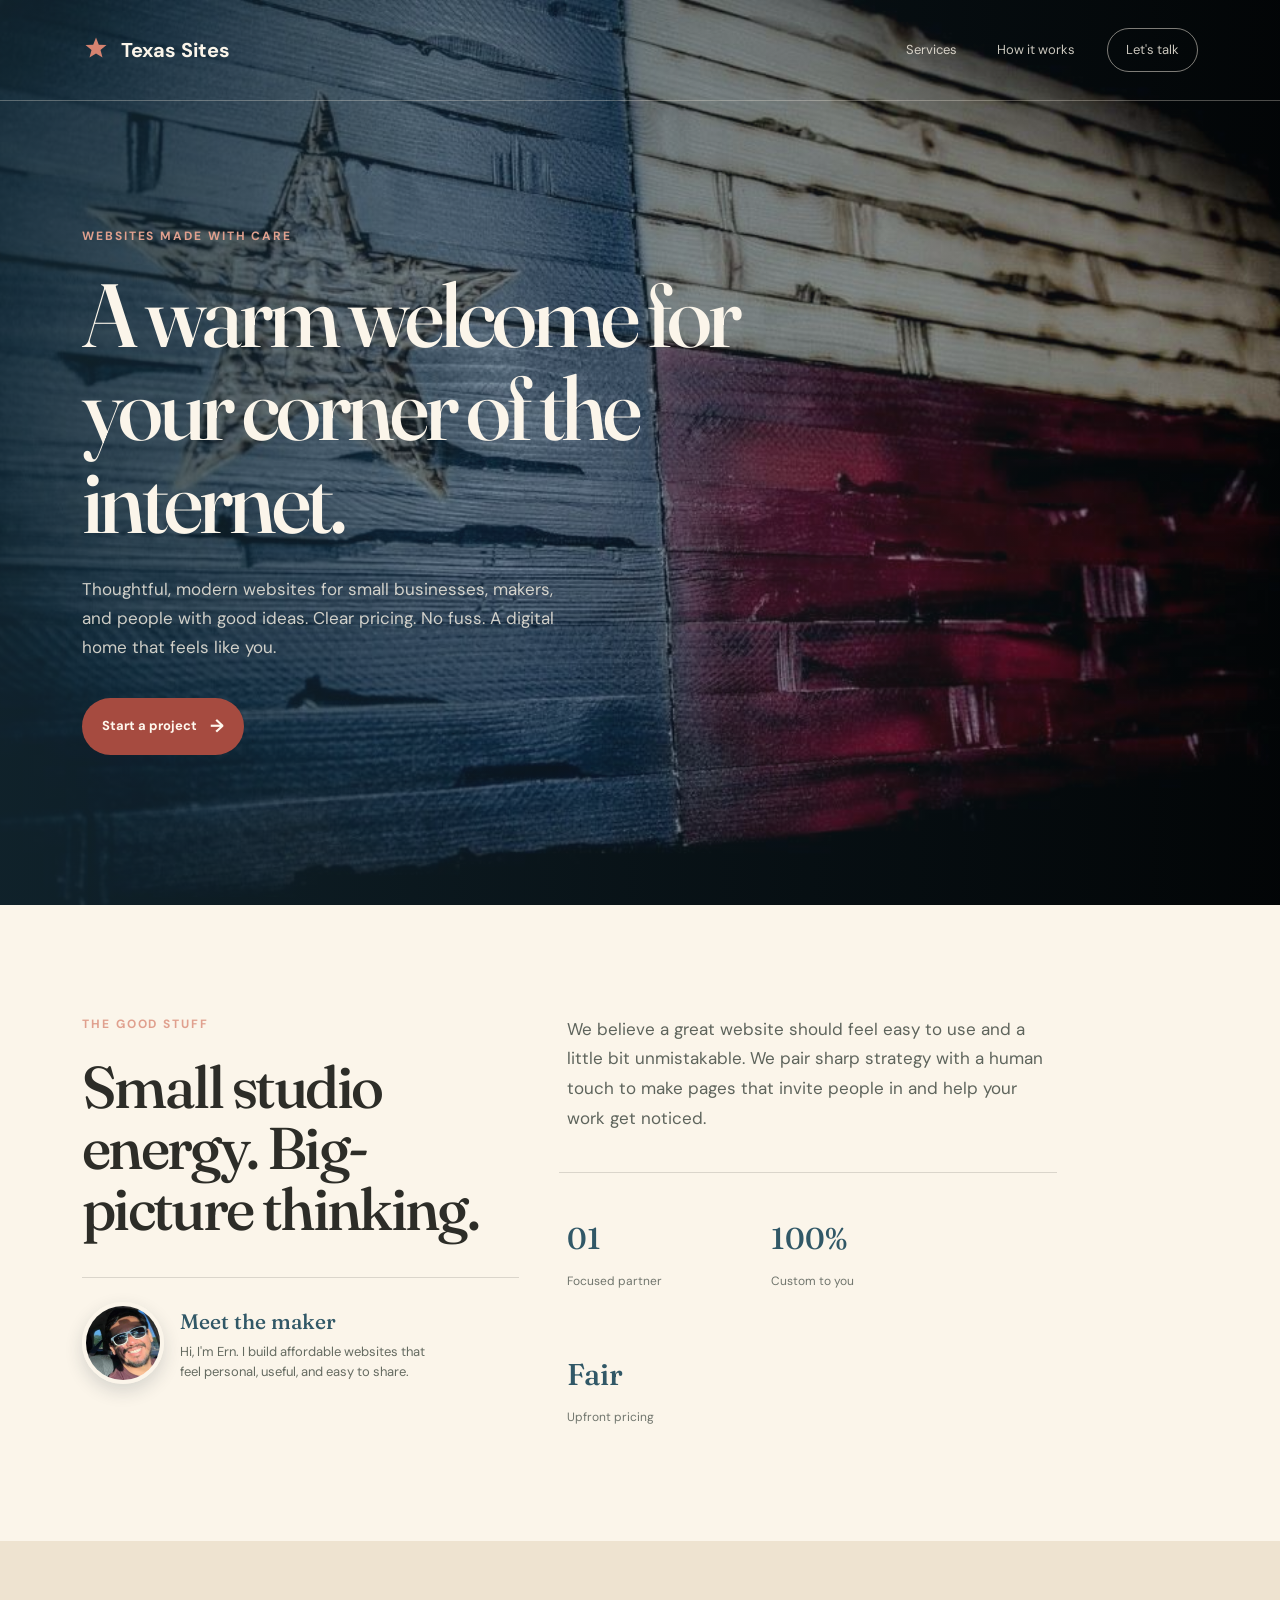
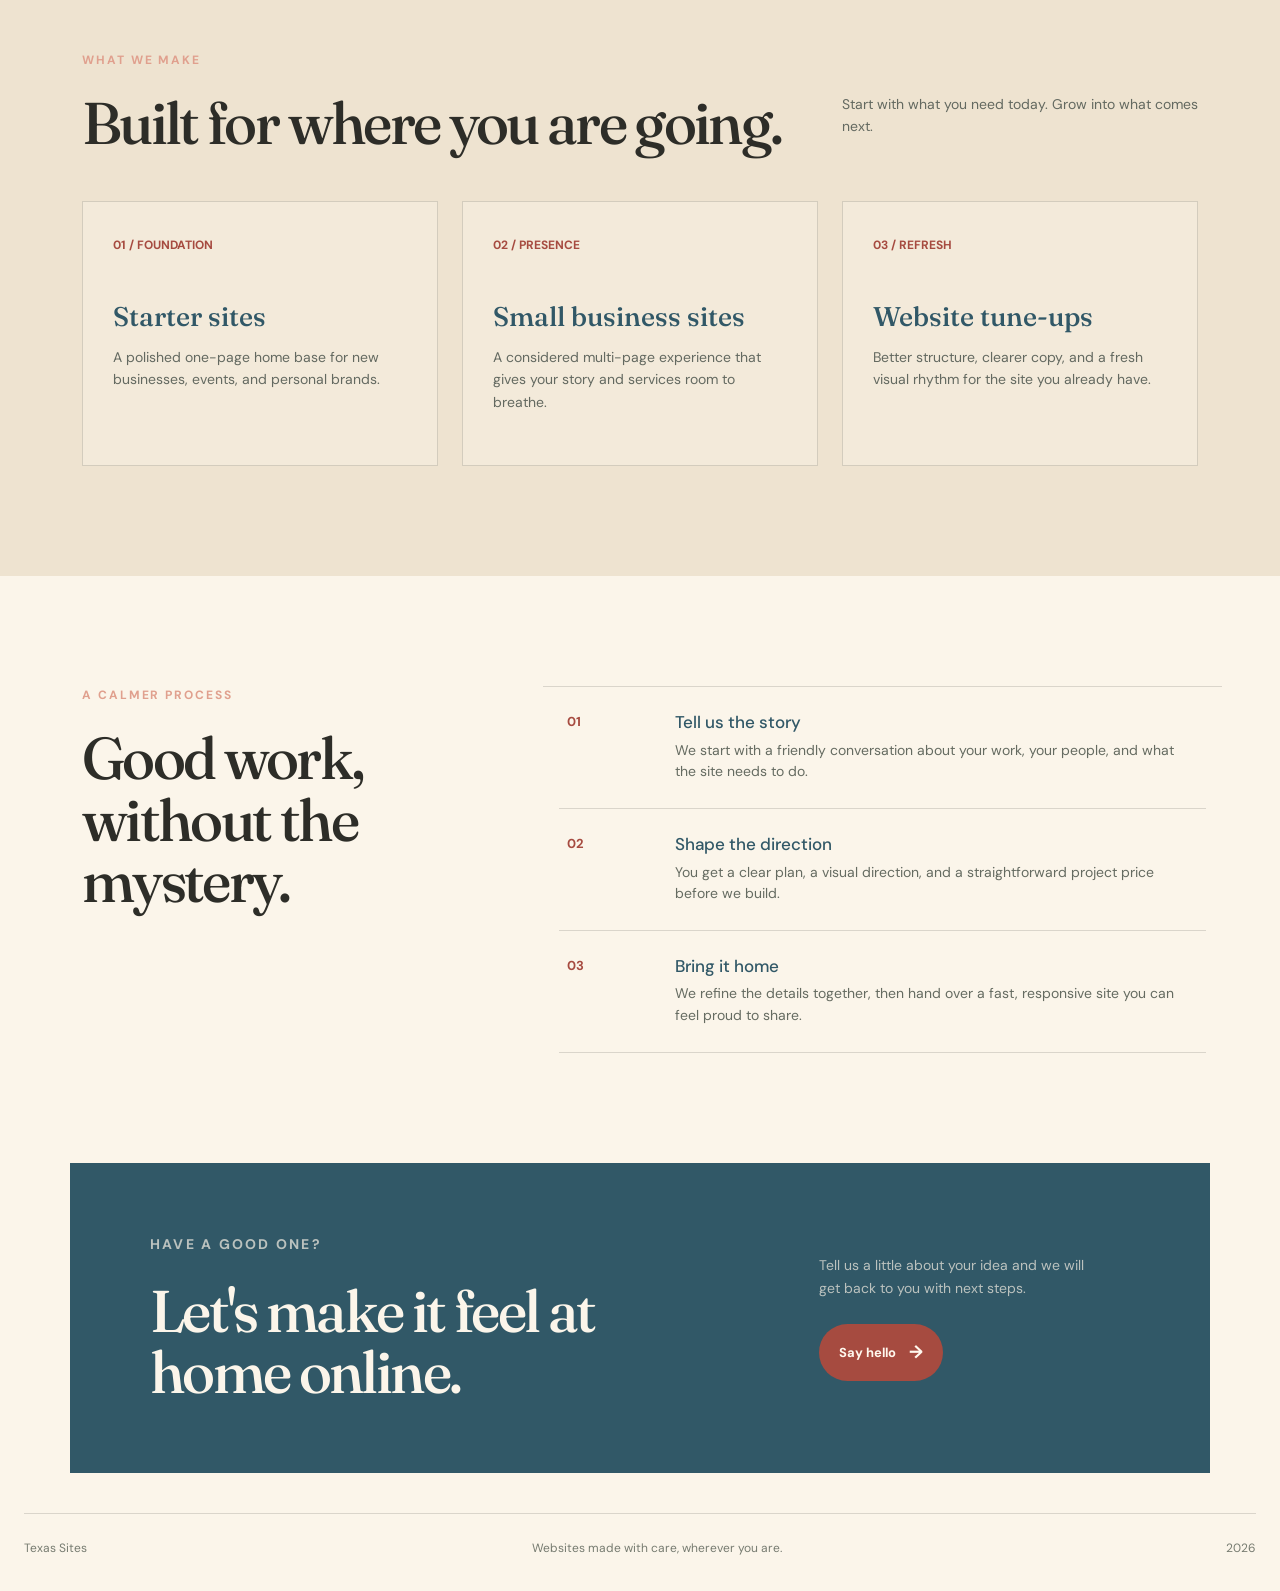
==== commit df9967fc: "update1" ====
--- a/index.html
+++ b/index.html
@@ -15,7 +15,7 @@
 	<header class="hero" id="home">
 		<nav class="navbar navbar-expand-md site-nav" aria-label="Main navigation">
 			<div class="container">
-				<a class="navbar-brand logo" href="#home"><span class="logo-mark" aria-hidden="true"></span> Hearth &amp; Pixel</a>
+				<a class="navbar-brand logo" href="#home"><svg class="texas-mark" viewBox="0 0 28 28" aria-hidden="true" focusable="false"><path fill="currentColor" d="M14 1.5l2.8 7.2 7.7.4-6 4.9 2 7.5-6.5-4.1-6.5 4.1 2-7.5-6-4.9 7.7-.4L14 1.5z"/></svg> Texas Sites</a>
 				<button class="navbar-toggler" type="button" data-bs-toggle="collapse" data-bs-target="#nav-links" aria-controls="nav-links" aria-expanded="false" aria-label="Toggle navigation"><span class="navbar-toggler-icon"></span></button>
 				<div class="collapse navbar-collapse" id="nav-links">
 					<div class="navbar-nav ms-auto align-items-md-center gap-md-4"><a class="nav-link" href="#services">Services</a><a class="nav-link" href="#process">How it works</a><a class="nav-link nav-pill" href="#contact">Let's talk</a></div>
@@ -35,7 +35,7 @@
 		<section class="section" id="process"><div class="container"><div class="row g-5"><div class="col-lg-5"><p class="eyebrow">A calmer process</p><h2>Good work, without the mystery.</h2></div><div class="col-lg-7 process-list"><div class="process-item row g-3"><b class="col-2">01</b><div class="col-10"><h3>Tell us the story</h3><p>We start with a friendly conversation about your work, your people, and what the site needs to do.</p></div></div><div class="process-item row g-3"><b class="col-2">02</b><div class="col-10"><h3>Shape the direction</h3><p>You get a clear plan, a visual direction, and a straightforward project price before we build.</p></div></div><div class="process-item row g-3"><b class="col-2">03</b><div class="col-10"><h3>Bring it home</h3><p>We refine the details together, then hand over a fast, responsive site you can feel proud to share.</p></div></div></div></div></div></section>
 		<section class="container contact" id="contact"><div class="row align-items-center g-4"><div class="col-lg-8"><p class="eyebrow">Have a good one?</p><h2>Let's make it feel at home online.</h2></div><div class="col-lg-4"><p>Tell us a little about your idea and we will get back to you with next steps.</p><a class="button" href="mailto:hello@hearthandpixel.com">Say hello <span aria-hidden="true">&rarr;</span></a></div></div></section>
 	</main>
-	<footer><span>Hearths &amp; Pixel</span><span>Websites made with care, wherever you are.</span><span>2026</span></footer>
+	<footer><span>Texas Sites</span><span>Websites made with care, wherever you are.</span><span>2026</span></footer>
 	<script src="https://cdn.jsdelivr.net/npm/bootstrap@5.3.3/dist/js/bootstrap.bundle.min.js"></script>
 </body>
 </html>
--- a/css/style.css
+++ b/css/style.css
@@ -9,8 +9,7 @@
 .logo { display:flex; align-items:center; gap:11px; font-weight:700; }
 .site-nav .navbar-brand { color:var(--cream); }
 .site-nav .navbar-brand:hover { color:#fff; }
-.logo-mark { width:28px; height:28px; border:2px solid #d78370; border-radius:50% 50% 50% 7px; transform:rotate(-45deg); }
-.logo-mark:after { content:""; display:block; width:9px; height:2px; margin:12px 0 0 7px; background:#d78370; transform:rotate(45deg); }
+.texas-mark { width:28px; height:28px; display:block; color:#d78370; }
 .site-nav .nav-link { color:rgba(247,240,228,.82); font-size:13px; }
 .site-nav .nav-link:hover { color:var(--cream); }
 .nav-pill { padding:11px 18px !important; border:1px solid rgba(247,240,228,.5); border-radius:99px; }
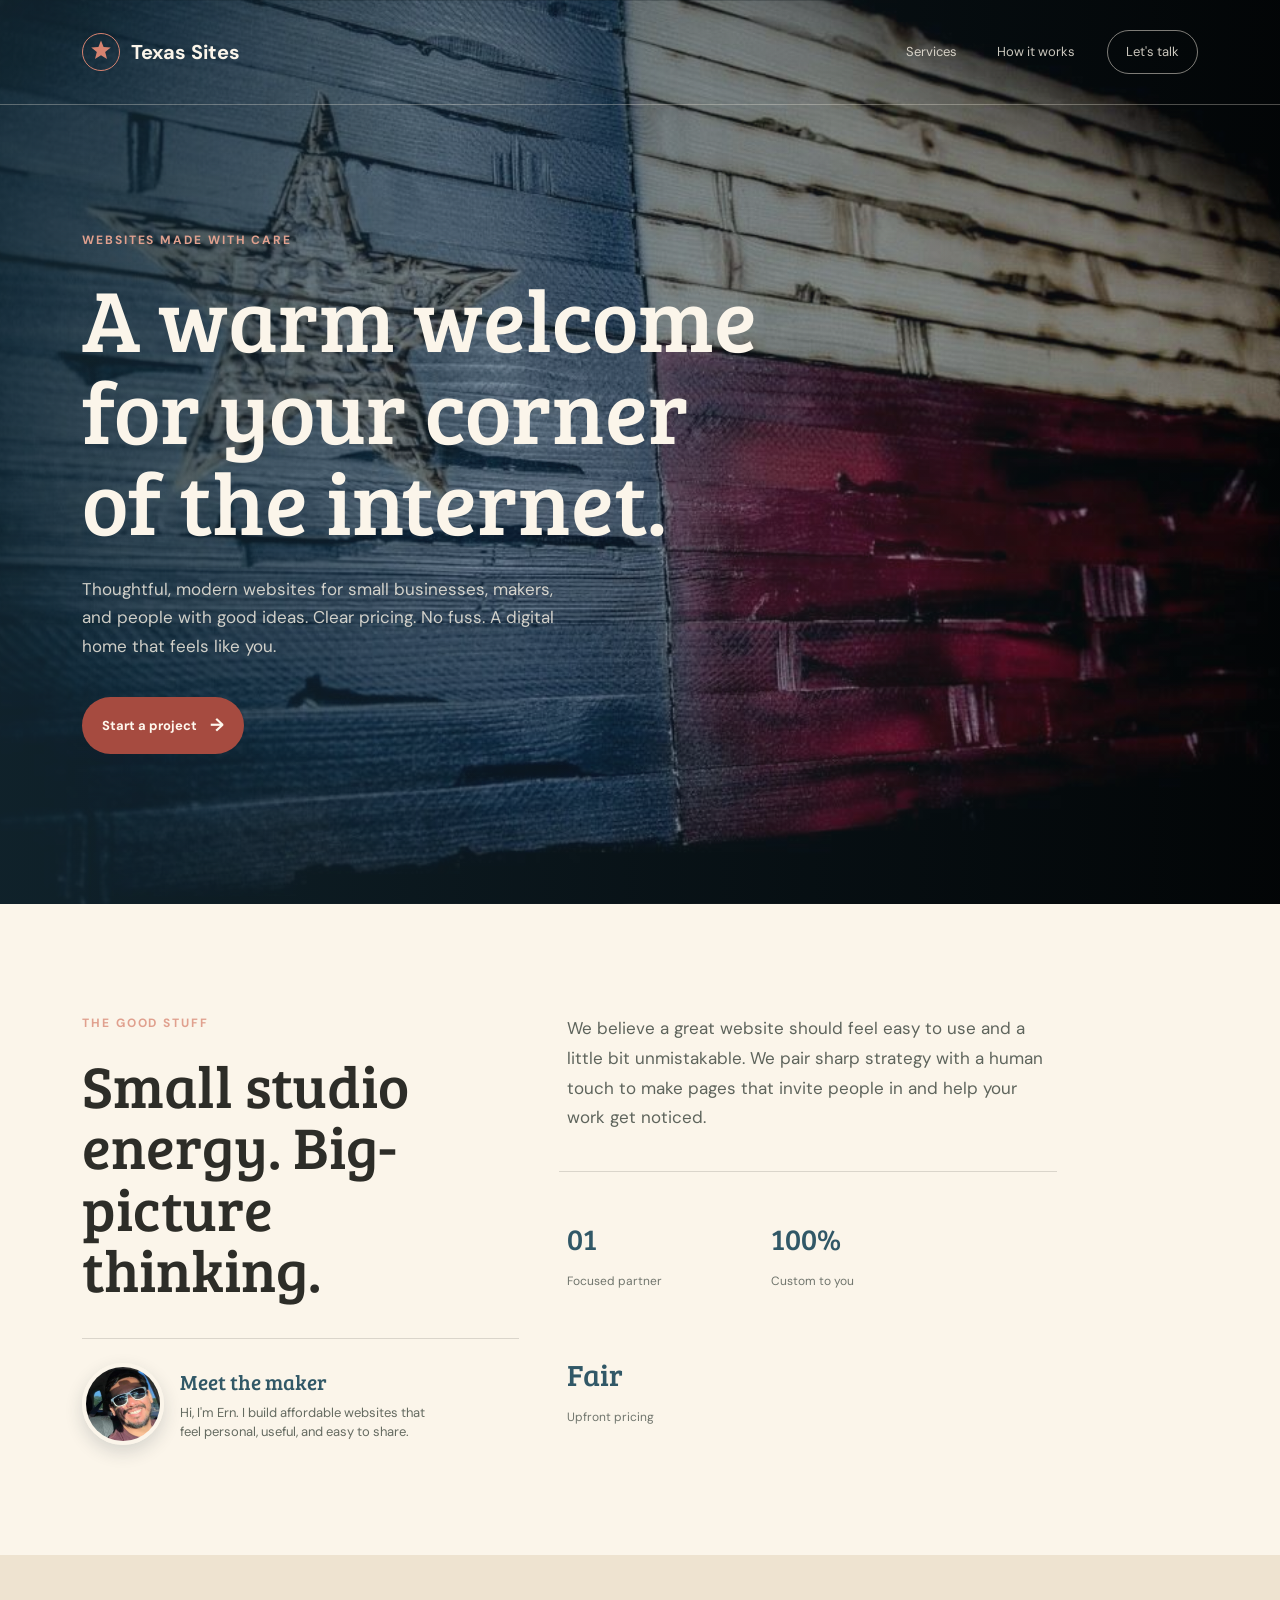
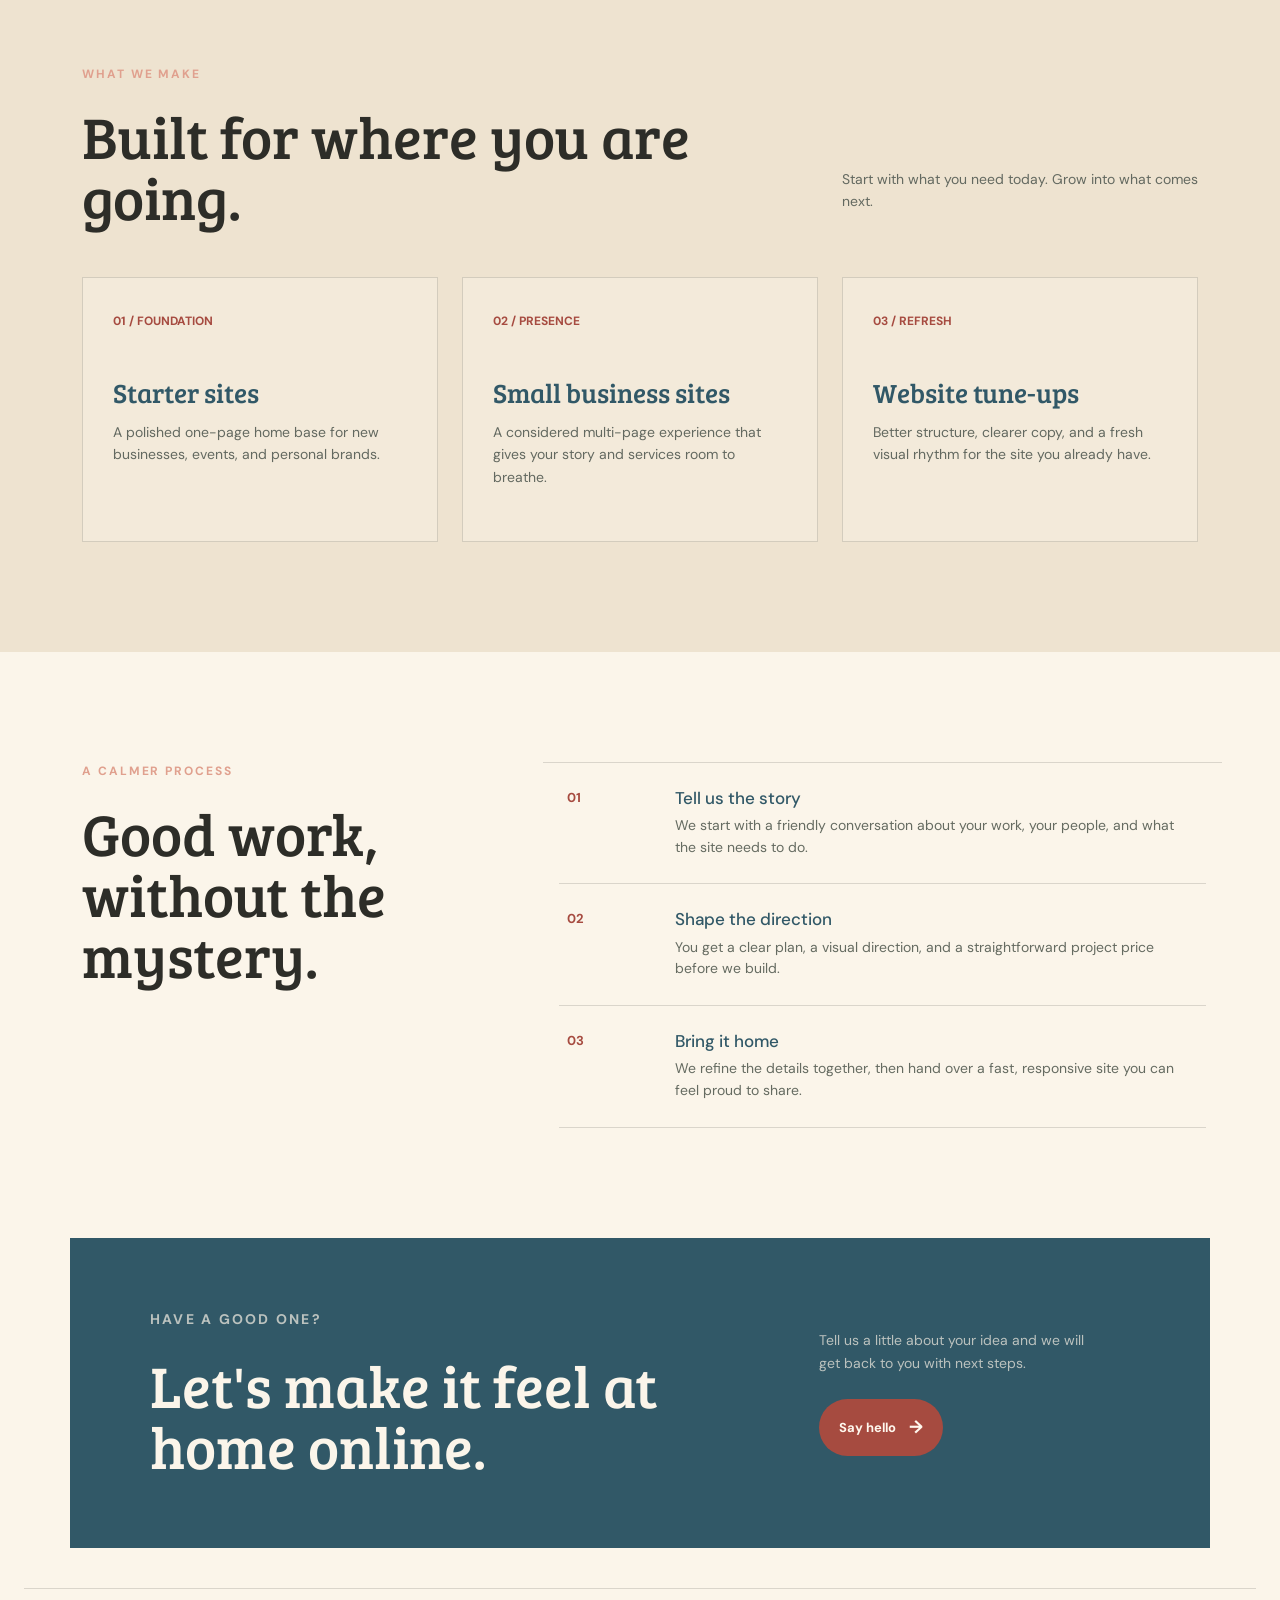
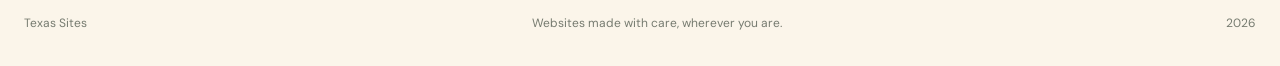
==== commit ebd91485: "update1" ====
--- a/index.html
+++ b/index.html
@@ -7,7 +7,7 @@
 	<title>Hearth &amp; Pixel | Affordable websites</title>
 	<link rel="preconnect" href="https://fonts.googleapis.com">
 	<link rel="preconnect" href="https://fonts.gstatic.com" crossorigin>
-	<link href="https://fonts.googleapis.com/css2?family=DM+Sans:wght@400;500;600;700&amp;family=Fraunces:opsz,wght@9..144,500;9..144,600&amp;display=swap" rel="stylesheet">
+	<link href="https://fonts.googleapis.com/css2?family=Bree+Serif&amp;family=DM+Sans:wght@400;500;600;700&amp;display=swap" rel="stylesheet">
 	<link href="https://cdn.jsdelivr.net/npm/bootstrap@5.3.3/dist/css/bootstrap.min.css" rel="stylesheet">
 	<link rel="stylesheet" href="css/style.css">
 </head>
--- a/css/style.css
+++ b/css/style.css
@@ -6,10 +6,10 @@
 .hero { min-height:750px; color:var(--cream); background:linear-gradient(90deg,rgba(20,43,54,.78),rgba(20,43,54,.42) 52%,rgba(20,43,54,.12)),url("../img/flag.jpg") center/cover; }
 .site-nav { border-bottom:1px solid rgba(247,240,228,.3); }
 .site-nav .container { padding-top:20px; padding-bottom:20px; }
-.logo { display:flex; align-items:center; gap:11px; font-weight:700; }
+.logo { display:flex; align-items:center; gap:11px; font-weight:700; white-space:nowrap; }
 .site-nav .navbar-brand { color:var(--cream); }
 .site-nav .navbar-brand:hover { color:#fff; }
-.texas-mark { width:28px; height:28px; display:block; color:#d78370; }
+.texas-mark { width:38px; height:38px; flex:0 0 38px; display:block; padding:5px; border:1px solid #d78370; border-radius:50%; color:#d78370; }
 .site-nav .nav-link { color:rgba(247,240,228,.82); font-size:13px; }
 .site-nav .nav-link:hover { color:var(--cream); }
 .nav-pill { padding:11px 18px !important; border:1px solid rgba(247,240,228,.5); border-radius:99px; }
@@ -17,8 +17,8 @@
 .site-nav .navbar-toggler-icon { filter:invert(1); }
 .hero-content { padding-top:126px; padding-bottom:150px; }
 .eyebrow { margin:0 0 23px; color:#e0a08e; font-size:12px; font-weight:700; letter-spacing:.16em; text-transform:uppercase; }
-h1,h2 { margin:0; font-family:Fraunces,Georgia,serif; font-weight:500; letter-spacing:-.045em; line-height:1.04; }
-h1 { max-width:700px; font-size:clamp(52px,7vw,92px); }
+h1,h2 { margin:0; font-family:"Bree Serif",Georgia,serif; font-weight:400; letter-spacing:0; line-height:1.04; }
+h1 { max-width:700px; font-size:clamp(50px,7vw,88px); }
 h2 { font-size:clamp(38px,4.6vw,60px); }
 .hero-copy { max-width:480px; margin:28px 0 36px; color:rgba(247,240,228,.82); font-size:17px; line-height:1.7; }
 .button { display:inline-flex; gap:13px; align-items:center; padding:15px 20px; border-radius:99px; background:var(--red); color:#fff8ee; font-size:13px; font-weight:700; }
@@ -27,16 +27,16 @@
 .intro-copy { max-width:530px; color:#5e645c; font-size:17px; line-height:1.75; }
 .maker { display:flex; align-items:center; gap:16px; margin-top:38px; padding-top:24px; border-top:1px solid var(--line); }
 .maker img { width:82px; height:82px; object-fit:cover; border:4px solid var(--cream); border-radius:50%; box-shadow:0 7px 18px rgba(23,45,59,.16); }
-.maker strong { display:block; color:var(--navy); font-family:Fraunces,Georgia,serif; font-size:21px; font-weight:500; }
+.maker strong { display:block; color:var(--navy); font-family:"Bree Serif",Georgia,serif; font-size:21px; font-weight:400; }
 .maker p { max-width:260px; margin:5px 0 0; color:#656b61; font-size:13px; line-height:1.5; }
 .stats { display:flex; gap:38px; margin-top:38px; padding-top:24px; border-top:1px solid var(--line); }
-.stats strong { display:block; color:var(--navy); font-family:Fraunces,Georgia,serif; font-size:30px; font-weight:500; }
+.stats strong { display:block; color:var(--navy); font-family:"Bree Serif",Georgia,serif; font-size:30px; font-weight:400; }
 .stats small { color:#70756d; font-size:12px; }
 .services-wrap { background:var(--sand); }
 .section-heading-copy { color:#636960; font-size:14px; line-height:1.6; }
 .service { min-height:265px; padding:30px; border:1px solid var(--line); background:rgba(247,240,228,.55); }
 .service > span { color:var(--red); font-size:12px; font-weight:700; }
-.service h3 { margin:45px 0 12px; color:var(--navy); font-family:Fraunces,Georgia,serif; font-size:27px; font-weight:500; }
+.service h3 { margin:45px 0 12px; color:var(--navy); font-family:"Bree Serif",Georgia,serif; font-size:27px; font-weight:400; }
 .service p { margin:0; color:#636960; font-size:14px; line-height:1.6; }
 .process-list { border-top:1px solid var(--line); }
 .process-item { padding:25px 0; border-bottom:1px solid var(--line); }
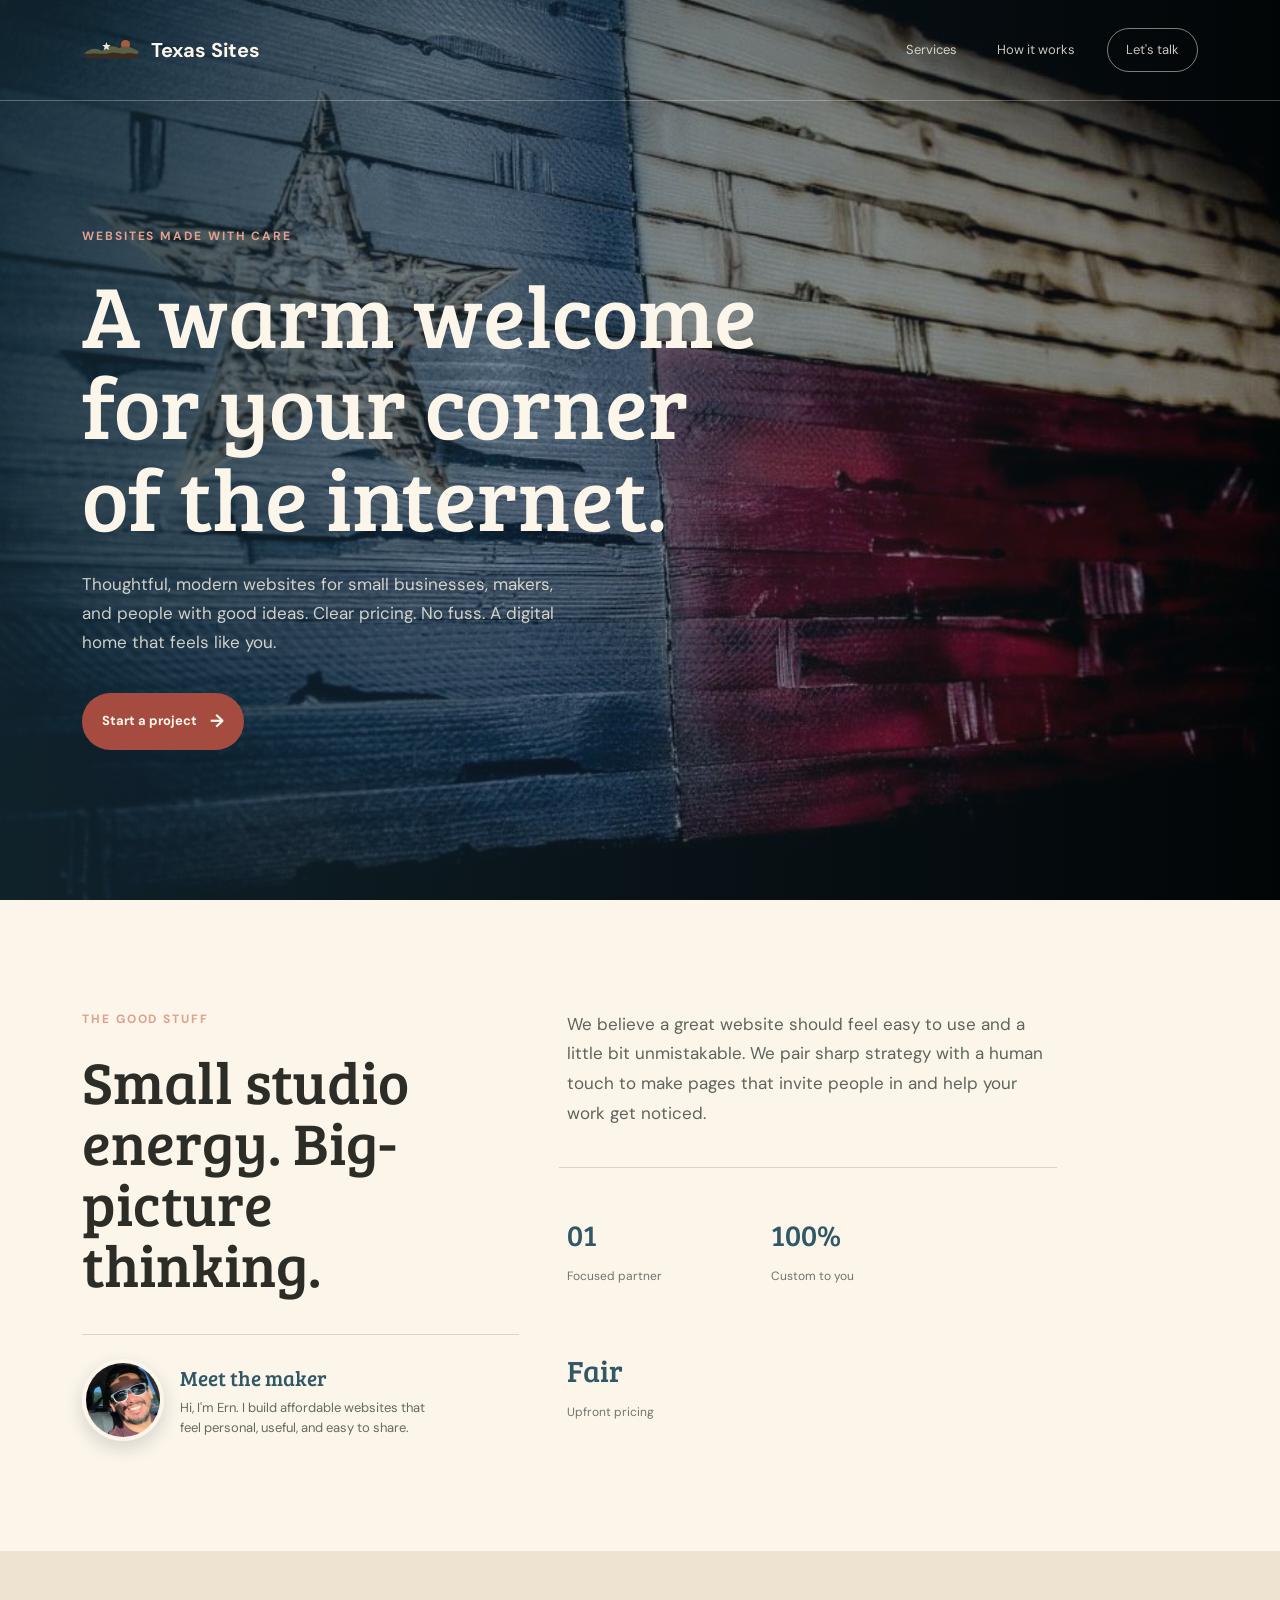
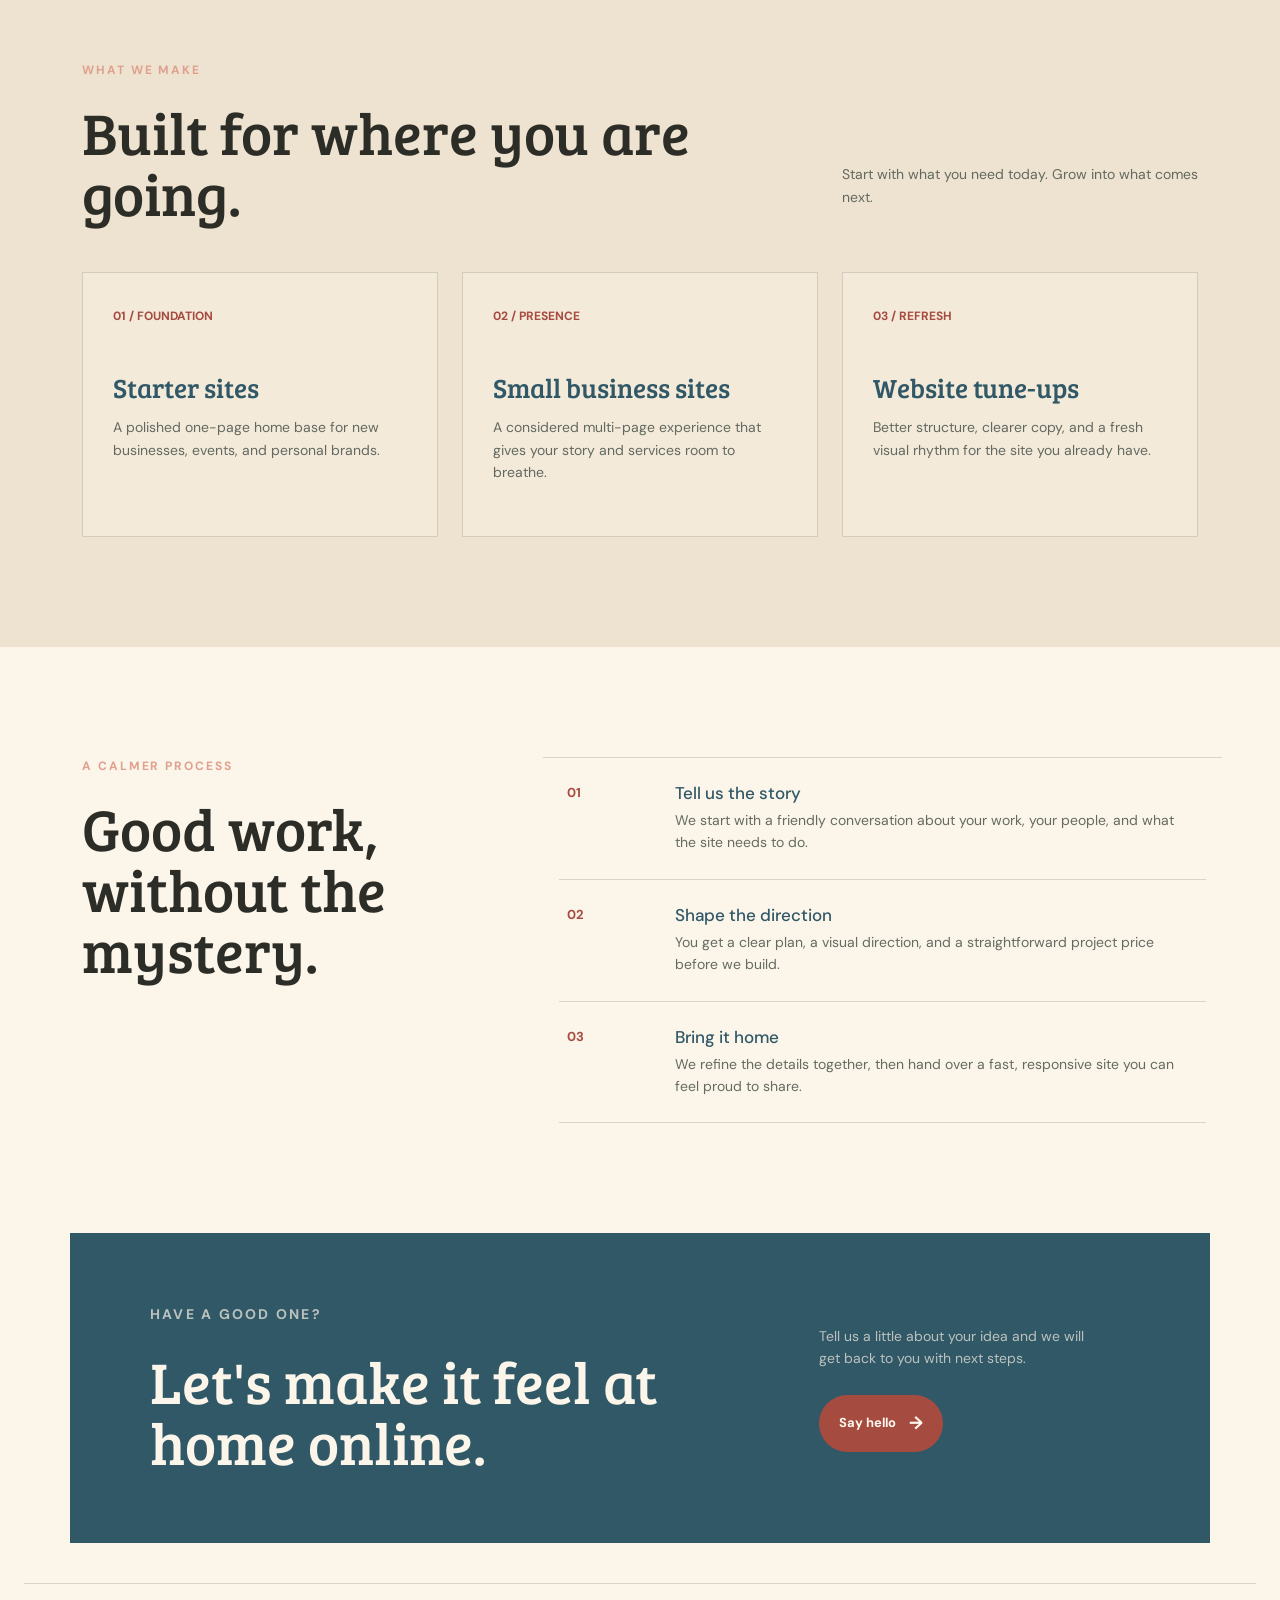
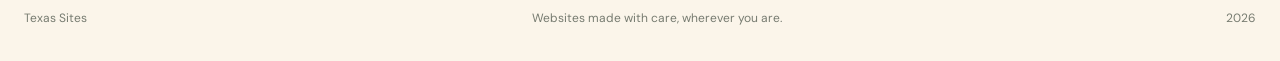
==== commit 47b31338: "update1" ====
--- a/index.html
+++ b/index.html
@@ -15,8 +15,24 @@
 	<header class="hero" id="home">
 		<nav class="navbar navbar-expand-md site-nav" aria-label="Main navigation">
 			<div class="container">
-				<a class="navbar-brand logo" href="#home"><svg class="texas-mark" viewBox="0 0 28 28" aria-hidden="true" focusable="false"><path fill="currentColor" d="M14 1.5l2.8 7.2 7.7.4-6 4.9 2 7.5-6.5-4.1-6.5 4.1 2-7.5-6-4.9 7.7-.4L14 1.5z"/></svg> Texas Sites</a>
-				<button class="navbar-toggler" type="button" data-bs-toggle="collapse" data-bs-target="#nav-links" aria-controls="nav-links" aria-expanded="false" aria-label="Toggle navigation"><span class="navbar-toggler-icon"></span></button>
+				<!-- <a class="navbar-brand logo" href="#home"><svg class="texas-mark" viewBox="0 0 28 28" aria-hidden="true" focusable="false"><path fill="currentColor" d="M14 1.5l2.8 7.2 7.7.4-6 4.9 2 7.5-6.5-4.1-6.5 4.1 2-7.5-6-4.9 7.7-.4L14 1.5z"/></svg> Texas Sites</a> -->
+<a class="navbar-brand logo" href="#home">
+  <svg class="texas-mark" viewBox="0 0 64 28" aria-hidden="true" focusable="false" preserveAspectRatio="xMidYMid meet">
+    <!-- Sunset -->
+    <circle cx="48" cy="8" r="5" class="logo-sun"/>
+
+    <!-- Background hill -->
+    <path class="logo-hill-back" d="M2 18c7-6 13-7 20-3 5-5 12-7 19-3 5-3 11-3 21 3v3H2z"/>
+
+    <!-- Foreground hill -->
+    <path class="logo-hill-front" d="M2 21c8-4 15-4 22-1 7-4 14-4 21-1 6-3 12-2 17 1v3H2z"/>
+
+    <!-- Texas star -->
+    <path class="logo-star" d="M27 5.2l1.25 3.2 3.45.18-2.68 2.18.9 3.35-2.92-1.85-2.92 1.85.9-3.35-2.68-2.18 3.45-.18L27 5.2z"/>
+  </svg>
+  Texas Sites
+</a>
+                <button class="navbar-toggler" type="button" data-bs-toggle="collapse" data-bs-target="#nav-links" aria-controls="nav-links" aria-expanded="false" aria-label="Toggle navigation"><span class="navbar-toggler-icon"></span></button>
 				<div class="collapse navbar-collapse" id="nav-links">
 					<div class="navbar-nav ms-auto align-items-md-center gap-md-4"><a class="nav-link" href="#services">Services</a><a class="nav-link" href="#process">How it works</a><a class="nav-link nav-pill" href="#contact">Let's talk</a></div>
 				</div>
--- a/css/style.css
+++ b/css/style.css
@@ -1,59 +1,370 @@
-:root { --ink:#2d2d28; --navy:#315867; --red:#a64b40; --cream:#fbf5ea; --sand:#eee3d0; --line:rgba(45,45,40,.16); }
-* { box-sizing:border-box; }
-html { scroll-behavior:smooth; }
-body { margin:0; color:var(--ink); background:var(--cream); font-family:"DM Sans",sans-serif; }
-a { color:inherit; text-decoration:none; }
-.hero { min-height:750px; color:var(--cream); background:linear-gradient(90deg,rgba(20,43,54,.78),rgba(20,43,54,.42) 52%,rgba(20,43,54,.12)),url("../img/flag.jpg") center/cover; }
-.site-nav { border-bottom:1px solid rgba(247,240,228,.3); }
-.site-nav .container { padding-top:20px; padding-bottom:20px; }
-.logo { display:flex; align-items:center; gap:11px; font-weight:700; white-space:nowrap; }
-.site-nav .navbar-brand { color:var(--cream); }
-.site-nav .navbar-brand:hover { color:#fff; }
-.texas-mark { width:38px; height:38px; flex:0 0 38px; display:block; padding:5px; border:1px solid #d78370; border-radius:50%; color:#d78370; }
-.site-nav .nav-link { color:rgba(247,240,228,.82); font-size:13px; }
-.site-nav .nav-link:hover { color:var(--cream); }
-.nav-pill { padding:11px 18px !important; border:1px solid rgba(247,240,228,.5); border-radius:99px; }
-.site-nav .navbar-toggler { border-color:rgba(247,240,228,.5); }
-.site-nav .navbar-toggler-icon { filter:invert(1); }
-.hero-content { padding-top:126px; padding-bottom:150px; }
-.eyebrow { margin:0 0 23px; color:#e0a08e; font-size:12px; font-weight:700; letter-spacing:.16em; text-transform:uppercase; }
-h1,h2 { margin:0; font-family:"Bree Serif",Georgia,serif; font-weight:400; letter-spacing:0; line-height:1.04; }
-h1 { max-width:700px; font-size:clamp(50px,7vw,88px); }
-h2 { font-size:clamp(38px,4.6vw,60px); }
-.hero-copy { max-width:480px; margin:28px 0 36px; color:rgba(247,240,228,.82); font-size:17px; line-height:1.7; }
-.button { display:inline-flex; gap:13px; align-items:center; padding:15px 20px; border-radius:99px; background:var(--red); color:#fff8ee; font-size:13px; font-weight:700; }
-.button span { font-size:18px; }
-.section { padding-top:110px; padding-bottom:110px; }
-.intro-copy { max-width:530px; color:#5e645c; font-size:17px; line-height:1.75; }
-.maker { display:flex; align-items:center; gap:16px; margin-top:38px; padding-top:24px; border-top:1px solid var(--line); }
-.maker img { width:82px; height:82px; object-fit:cover; border:4px solid var(--cream); border-radius:50%; box-shadow:0 7px 18px rgba(23,45,59,.16); }
-.maker strong { display:block; color:var(--navy); font-family:"Bree Serif",Georgia,serif; font-size:21px; font-weight:400; }
-.maker p { max-width:260px; margin:5px 0 0; color:#656b61; font-size:13px; line-height:1.5; }
-.stats { display:flex; gap:38px; margin-top:38px; padding-top:24px; border-top:1px solid var(--line); }
-.stats strong { display:block; color:var(--navy); font-family:"Bree Serif",Georgia,serif; font-size:30px; font-weight:400; }
-.stats small { color:#70756d; font-size:12px; }
-.services-wrap { background:var(--sand); }
-.section-heading-copy { color:#636960; font-size:14px; line-height:1.6; }
-.service { min-height:265px; padding:30px; border:1px solid var(--line); background:rgba(247,240,228,.55); }
-.service > span { color:var(--red); font-size:12px; font-weight:700; }
-.service h3 { margin:45px 0 12px; color:var(--navy); font-family:"Bree Serif",Georgia,serif; font-size:27px; font-weight:400; }
-.service p { margin:0; color:#636960; font-size:14px; line-height:1.6; }
-.process-list { border-top:1px solid var(--line); }
-.process-item { padding:25px 0; border-bottom:1px solid var(--line); }
-.process-item b { color:var(--red); font-size:13px; }
-.process-item h3 { margin:0 0 7px; color:var(--navy); font-size:17px; }
-.process-item p { margin:0; color:#656b61; font-size:14px; line-height:1.55; }
-.contact { margin-bottom:40px; padding:70px 80px; background:var(--navy); color:var(--cream); }
-.contact h2 { max-width:560px; }
-.contact p { max-width:280px; margin:0 0 25px; color:rgba(247,240,228,.7); font-size:14px; line-height:1.6; }
-footer { width:min(1320px,calc(100% - 48px)); margin:auto; padding:25px 0 34px; display:flex; justify-content:space-between; color:#767b70; font-size:12px; border-top:1px solid var(--line); }
+:root {
+  --ink: #2d2d28;
+  --navy: #315867;
+  --red: #a64b40;
+  --cream: #fbf5ea;
+  --sand: #eee3d0;
+  --line: rgba(45, 45, 40, 0.16);
+}
+
+* {
+  box-sizing: border-box;
+}
+
+html {
+  scroll-behavior: smooth;
+}
+
+body {
+  margin: 0;
+  color: var(--ink);
+  background: var(--cream);
+  font-family: "DM Sans", sans-serif;
+}
+
+a {
+  color: inherit;
+  text-decoration: none;
+}
+
+.hero {
+  min-height: 750px;
+  color: var(--cream);
+  background: linear-gradient(
+      90deg,
+      rgba(20, 43, 54, 0.78),
+      rgba(20, 43, 54, 0.42) 52%,
+      rgba(20, 43, 54, 0.12)
+    ),
+    url("../img/flag.jpg") center / cover;
+}
+
+.site-nav {
+  border-bottom: 1px solid rgba(247, 240, 228, 0.3);
+}
+
+.site-nav .container {
+  padding-top: 20px;
+  padding-bottom: 20px;
+}
+
+.logo {
+  display: flex;
+  align-items: center;
+  gap: 11px;
+  font-weight: 700;
+  white-space: nowrap;
+}
+
+.site-nav .navbar-brand {
+  color: var(--cream);
+}
+
+.site-nav .navbar-brand:hover {
+  color: #fff;
+}
+
+.texas-mark {
+  display: block;
+  flex: 0 0 58px;
+  width: 58px;
+  height: 28px;
+  padding: 0;
+  border: none;
+  border-radius: 0;
+}
+
+.logo-sun {
+  fill: #AC5A3C;
+}
+
+.logo-hill-back {
+  fill: #596044;
+}
+
+.logo-hill-front {
+  fill: #3D2B20;
+}
+
+.logo-star {
+  fill: #F3E8D2;
+}
+
+.site-nav .nav-link {
+  color: rgba(247, 240, 228, 0.82);
+  font-size: 13px;
+}
+
+.site-nav .nav-link:hover {
+  color: var(--cream);
+}
+
+.nav-pill {
+  padding: 11px 18px !important;
+  border: 1px solid rgba(247, 240, 228, 0.5);
+  border-radius: 99px;
+}
+
+.site-nav .navbar-toggler {
+  border-color: rgba(247, 240, 228, 0.5);
+}
+
+.site-nav .navbar-toggler-icon {
+  filter: invert(1);
+}
+
+.hero-content {
+  padding-top: 126px;
+  padding-bottom: 150px;
+}
+
+.eyebrow {
+  margin: 0 0 23px;
+  color: #e0a08e;
+  font-size: 12px;
+  font-weight: 700;
+  letter-spacing: 0.16em;
+  text-transform: uppercase;
+}
+
+h1,
+h2 {
+  margin: 0;
+  font-family: "Bree Serif", Georgia, serif;
+  font-weight: 400;
+  letter-spacing: 0;
+  line-height: 1.04;
+}
+
+h1 {
+  max-width: 700px;
+  font-size: clamp(50px, 7vw, 88px);
+}
+
+h2 {
+  font-size: clamp(38px, 4.6vw, 60px);
+}
+
+.hero-copy {
+  max-width: 480px;
+  margin: 28px 0 36px;
+  color: rgba(247, 240, 228, 0.82);
+  font-size: 17px;
+  line-height: 1.7;
+}
+
+.button {
+  display: inline-flex;
+  gap: 13px;
+  align-items: center;
+  padding: 15px 20px;
+  color: #fff8ee;
+  background: var(--red);
+  border-radius: 99px;
+  font-size: 13px;
+  font-weight: 700;
+}
+
+.button span {
+  font-size: 18px;
+}
+
+.section {
+  padding-top: 110px;
+  padding-bottom: 110px;
+}
+
+.intro-copy {
+  max-width: 530px;
+  color: #5e645c;
+  font-size: 17px;
+  line-height: 1.75;
+}
+
+.maker {
+  display: flex;
+  gap: 16px;
+  align-items: center;
+  margin-top: 38px;
+  padding-top: 24px;
+  border-top: 1px solid var(--line);
+}
+
+.maker img {
+  width: 82px;
+  height: 82px;
+  object-fit: cover;
+  border: 4px solid var(--cream);
+  border-radius: 50%;
+  box-shadow: 0 7px 18px rgba(23, 45, 59, 0.16);
+}
+
+.maker strong {
+  display: block;
+  color: var(--navy);
+  font-family: "Bree Serif", Georgia, serif;
+  font-size: 21px;
+  font-weight: 400;
+}
+
+.maker p {
+  max-width: 260px;
+  margin: 5px 0 0;
+  color: #656b61;
+  font-size: 13px;
+  line-height: 1.5;
+}
+
+.stats {
+  display: flex;
+  gap: 38px;
+  margin-top: 38px;
+  padding-top: 24px;
+  border-top: 1px solid var(--line);
+}
+
+.stats strong {
+  display: block;
+  color: var(--navy);
+  font-family: "Bree Serif", Georgia, serif;
+  font-size: 30px;
+  font-weight: 400;
+}
+
+.stats small {
+  color: #70756d;
+  font-size: 12px;
+}
+
+.services-wrap {
+  background: var(--sand);
+}
+
+.section-heading-copy {
+  color: #636960;
+  font-size: 14px;
+  line-height: 1.6;
+}
+
+.service {
+  min-height: 265px;
+  padding: 30px;
+  background: rgba(247, 240, 228, 0.55);
+  border: 1px solid var(--line);
+}
+
+.service > span {
+  color: var(--red);
+  font-size: 12px;
+  font-weight: 700;
+}
+
+.service h3 {
+  margin: 45px 0 12px;
+  color: var(--navy);
+  font-family: "Bree Serif", Georgia, serif;
+  font-size: 27px;
+  font-weight: 400;
+}
+
+.service p {
+  margin: 0;
+  color: #636960;
+  font-size: 14px;
+  line-height: 1.6;
+}
+
+.process-list {
+  border-top: 1px solid var(--line);
+}
+
+.process-item {
+  padding: 25px 0;
+  border-bottom: 1px solid var(--line);
+}
+
+.process-item b {
+  color: var(--red);
+  font-size: 13px;
+}
+
+.process-item h3 {
+  margin: 0 0 7px;
+  color: var(--navy);
+  font-size: 17px;
+}
+
+.process-item p {
+  margin: 0;
+  color: #656b61;
+  font-size: 14px;
+  line-height: 1.55;
+}
+
+.contact {
+  margin-bottom: 40px;
+  padding: 70px 80px;
+  color: var(--cream);
+  background: var(--navy);
+}
+
+.contact h2 {
+  max-width: 560px;
+}
+
+.contact p {
+  max-width: 280px;
+  margin: 0 0 25px;
+  color: rgba(247, 240, 228, 0.7);
+  font-size: 14px;
+  line-height: 1.6;
+}
+
+footer {
+  width: min(1320px, calc(100% - 48px));
+  margin: auto;
+  padding: 25px 0 34px;
+  display: flex;
+  justify-content: space-between;
+  color: #767b70;
+  font-size: 12px;
+  border-top: 1px solid var(--line);
+}
+
 @media (max-width:767.98px) {
-  .hero { min-height:680px; }
-  .hero-content { padding-top:100px; padding-bottom:110px; }
-  .section { padding-top:76px; padding-bottom:76px; }
-  .service { min-height:auto; }
-  .service h3 { margin-top:26px; }
-  .contact { padding:42px 28px; margin-bottom:28px; }
-  footer { display:block; line-height:1.9; }
-  footer span { display:block; }
-}
+  .hero {
+    min-height: 680px;
+  }
+
+  .hero-content {
+    padding-top: 100px;
+    padding-bottom: 110px;
+  }
+
+  .section {
+    padding-top: 76px;
+    padding-bottom: 76px;
+  }
+
+  .service {
+    min-height: auto;
+  }
+
+  .service h3 {
+    margin-top: 26px;
+  }
+
+  .contact {
+    margin-bottom: 28px;
+    padding: 42px 28px;
+  }
+
+  footer {
+    display: block;
+    line-height: 1.9;
+  }
+
+  footer span {
+    display: block;
+  }
+}
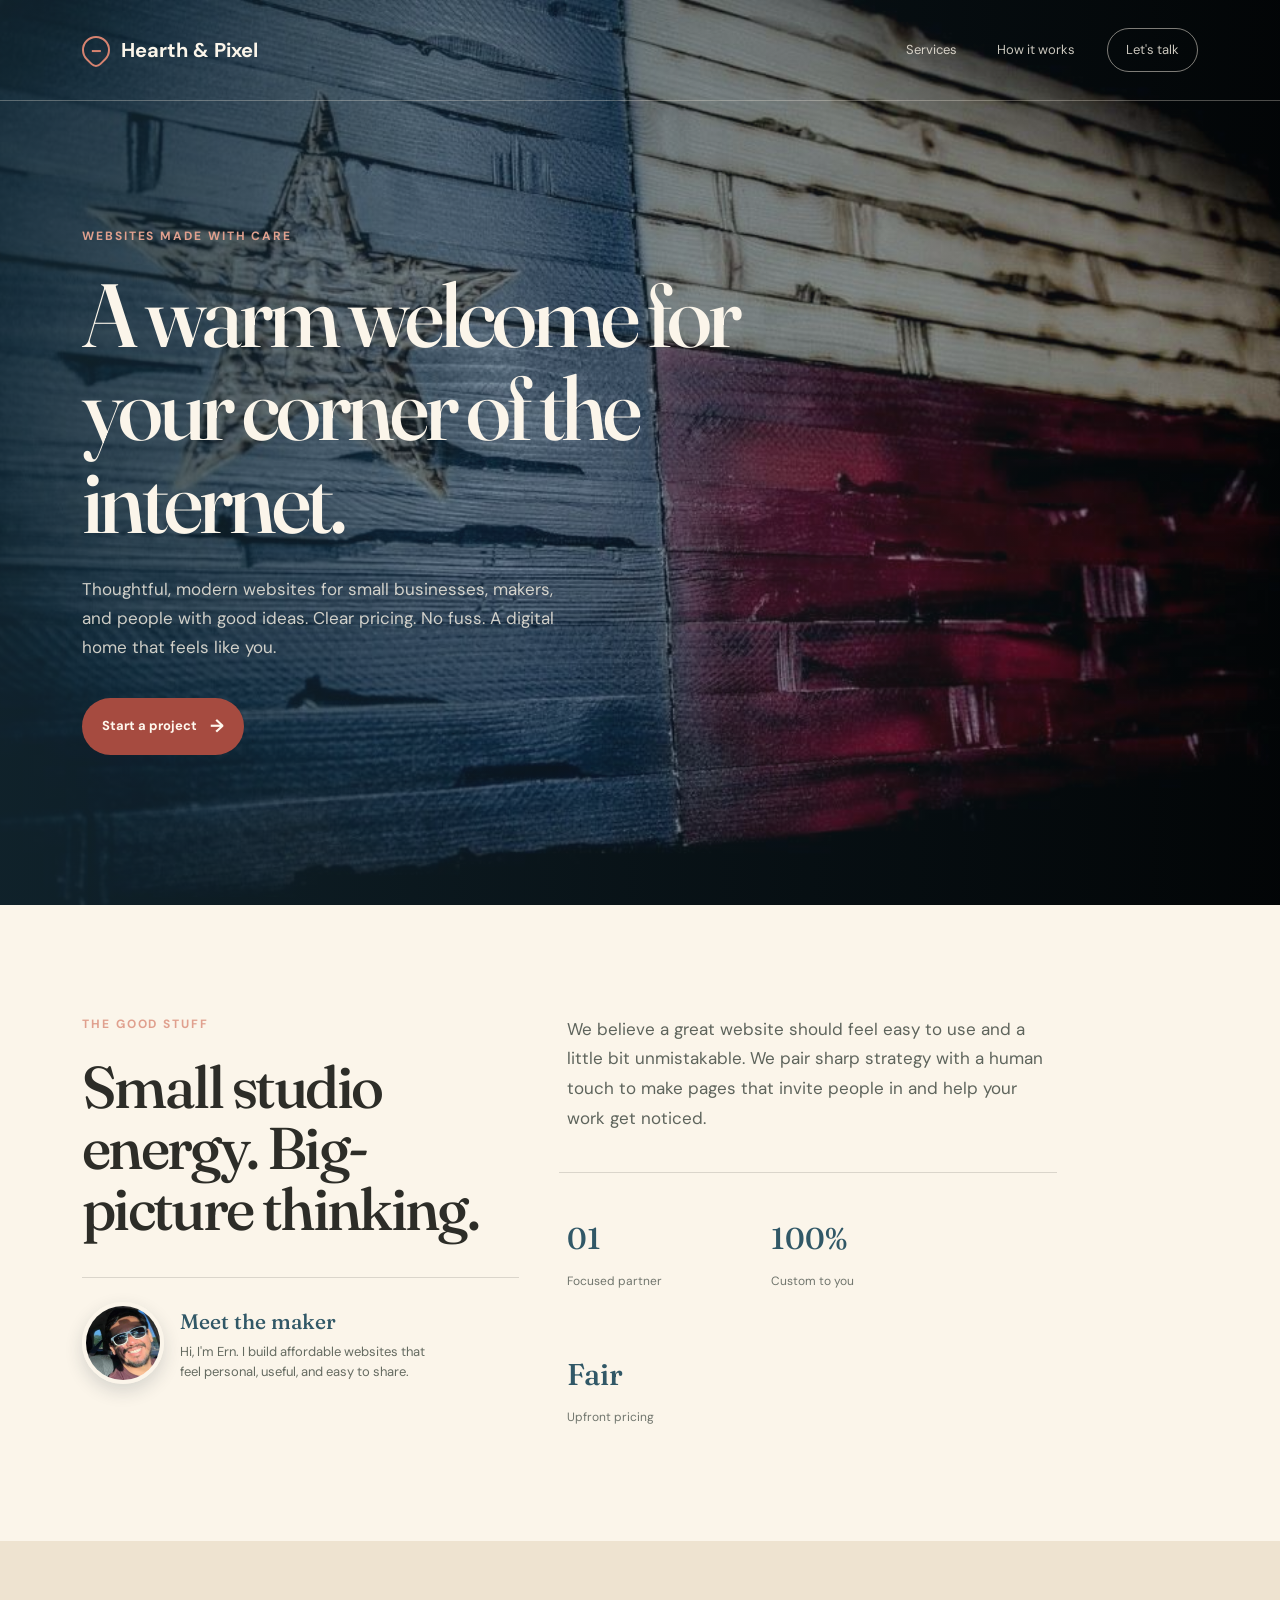
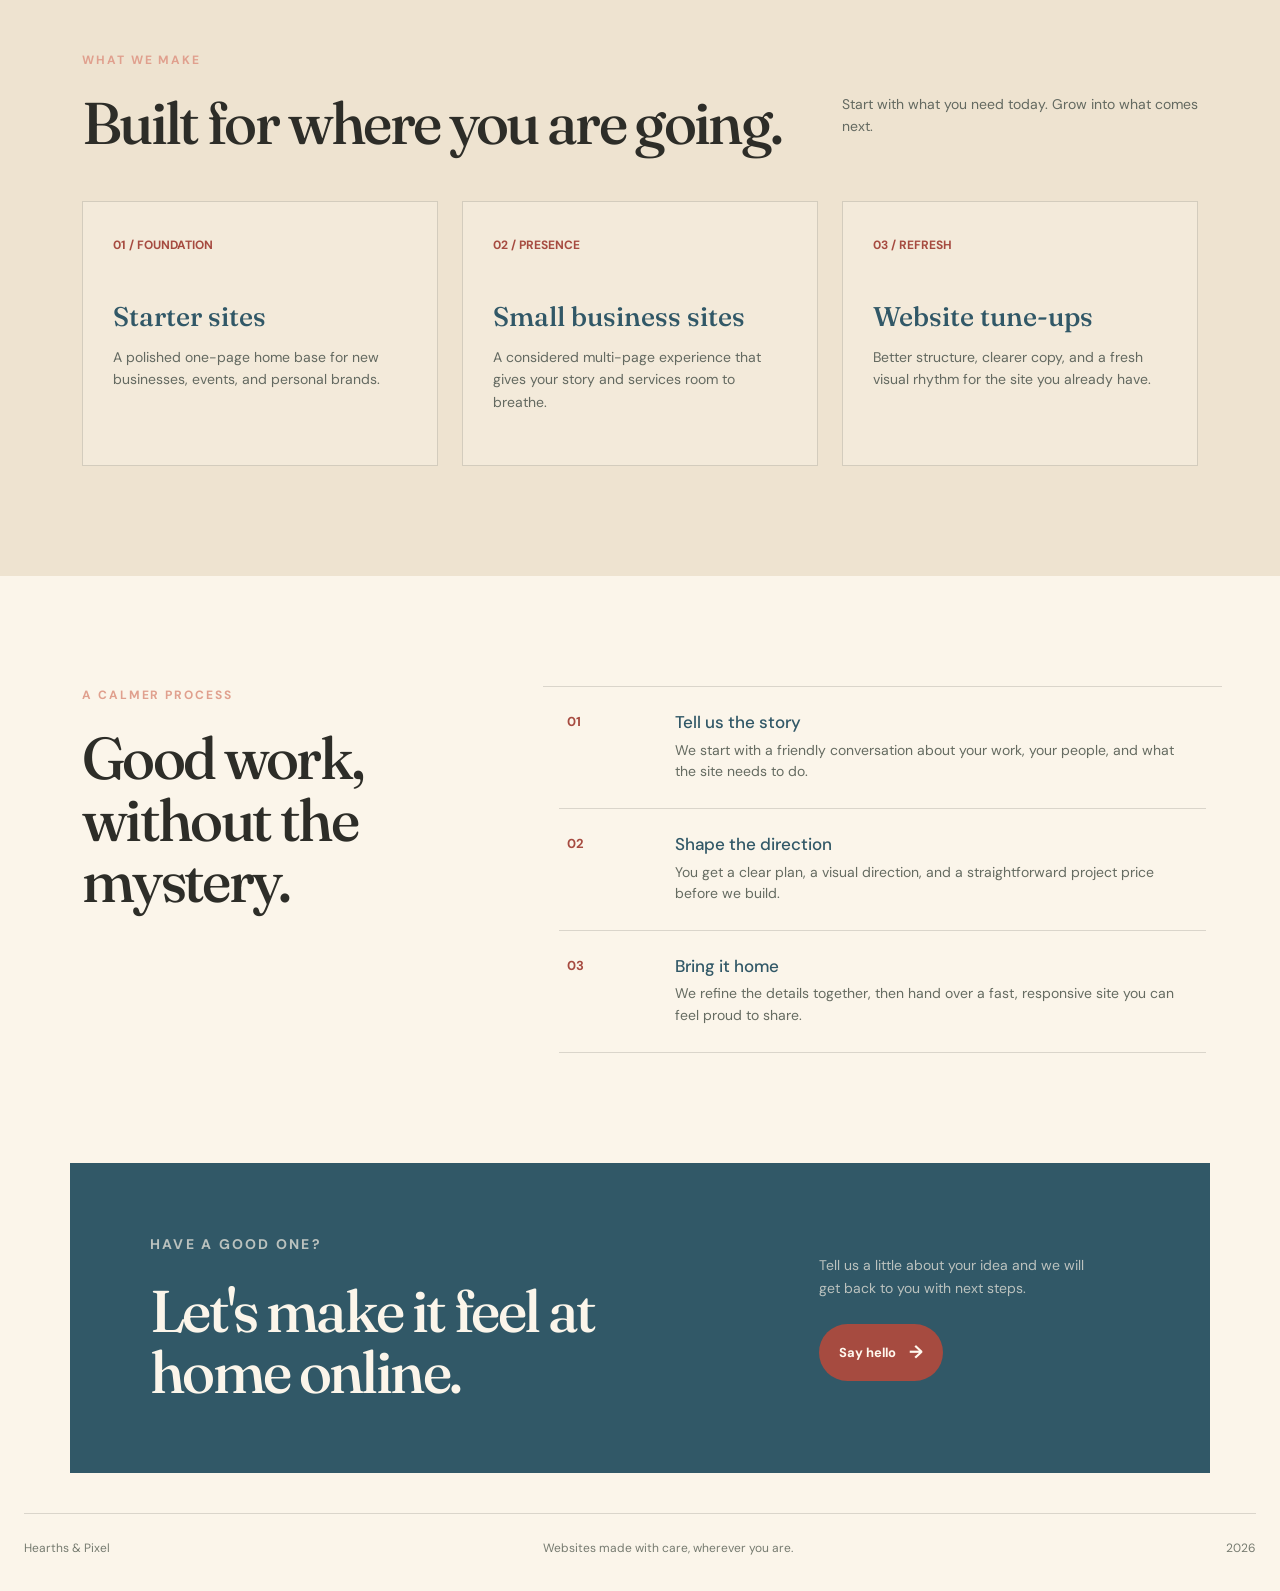
==== commit 565ea615: "update1" ====
--- a/index.html
+++ b/index.html
@@ -7,7 +7,7 @@
 	<title>Hearth &amp; Pixel | Affordable websites</title>
 	<link rel="preconnect" href="https://fonts.googleapis.com">
 	<link rel="preconnect" href="https://fonts.gstatic.com" crossorigin>
-	<link href="https://fonts.googleapis.com/css2?family=Bree+Serif&amp;family=DM+Sans:wght@400;500;600;700&amp;display=swap" rel="stylesheet">
+	<link href="https://fonts.googleapis.com/css2?family=DM+Sans:wght@400;500;600;700&amp;family=Fraunces:opsz,wght@9..144,500;9..144,600&amp;display=swap" rel="stylesheet">
 	<link href="https://cdn.jsdelivr.net/npm/bootstrap@5.3.3/dist/css/bootstrap.min.css" rel="stylesheet">
 	<link rel="stylesheet" href="css/style.css">
 </head>
@@ -15,24 +15,8 @@
 	<header class="hero" id="home">
 		<nav class="navbar navbar-expand-md site-nav" aria-label="Main navigation">
 			<div class="container">
-				<!-- <a class="navbar-brand logo" href="#home"><svg class="texas-mark" viewBox="0 0 28 28" aria-hidden="true" focusable="false"><path fill="currentColor" d="M14 1.5l2.8 7.2 7.7.4-6 4.9 2 7.5-6.5-4.1-6.5 4.1 2-7.5-6-4.9 7.7-.4L14 1.5z"/></svg> Texas Sites</a> -->
-<a class="navbar-brand logo" href="#home">
-  <svg class="texas-mark" viewBox="0 0 64 28" aria-hidden="true" focusable="false" preserveAspectRatio="xMidYMid meet">
-    <!-- Sunset -->
-    <circle cx="48" cy="8" r="5" class="logo-sun"/>
-
-    <!-- Background hill -->
-    <path class="logo-hill-back" d="M2 18c7-6 13-7 20-3 5-5 12-7 19-3 5-3 11-3 21 3v3H2z"/>
-
-    <!-- Foreground hill -->
-    <path class="logo-hill-front" d="M2 21c8-4 15-4 22-1 7-4 14-4 21-1 6-3 12-2 17 1v3H2z"/>
-
-    <!-- Texas star -->
-    <path class="logo-star" d="M27 5.2l1.25 3.2 3.45.18-2.68 2.18.9 3.35-2.92-1.85-2.92 1.85.9-3.35-2.68-2.18 3.45-.18L27 5.2z"/>
-  </svg>
-  Texas Sites
-</a>
-                <button class="navbar-toggler" type="button" data-bs-toggle="collapse" data-bs-target="#nav-links" aria-controls="nav-links" aria-expanded="false" aria-label="Toggle navigation"><span class="navbar-toggler-icon"></span></button>
+				<a class="navbar-brand logo" href="#home"><span class="logo-mark" aria-hidden="true"></span> Hearth &amp; Pixel</a>
+				<button class="navbar-toggler" type="button" data-bs-toggle="collapse" data-bs-target="#nav-links" aria-controls="nav-links" aria-expanded="false" aria-label="Toggle navigation"><span class="navbar-toggler-icon"></span></button>
 				<div class="collapse navbar-collapse" id="nav-links">
 					<div class="navbar-nav ms-auto align-items-md-center gap-md-4"><a class="nav-link" href="#services">Services</a><a class="nav-link" href="#process">How it works</a><a class="nav-link nav-pill" href="#contact">Let's talk</a></div>
 				</div>
@@ -51,7 +35,7 @@
 		<section class="section" id="process"><div class="container"><div class="row g-5"><div class="col-lg-5"><p class="eyebrow">A calmer process</p><h2>Good work, without the mystery.</h2></div><div class="col-lg-7 process-list"><div class="process-item row g-3"><b class="col-2">01</b><div class="col-10"><h3>Tell us the story</h3><p>We start with a friendly conversation about your work, your people, and what the site needs to do.</p></div></div><div class="process-item row g-3"><b class="col-2">02</b><div class="col-10"><h3>Shape the direction</h3><p>You get a clear plan, a visual direction, and a straightforward project price before we build.</p></div></div><div class="process-item row g-3"><b class="col-2">03</b><div class="col-10"><h3>Bring it home</h3><p>We refine the details together, then hand over a fast, responsive site you can feel proud to share.</p></div></div></div></div></div></section>
 		<section class="container contact" id="contact"><div class="row align-items-center g-4"><div class="col-lg-8"><p class="eyebrow">Have a good one?</p><h2>Let's make it feel at home online.</h2></div><div class="col-lg-4"><p>Tell us a little about your idea and we will get back to you with next steps.</p><a class="button" href="mailto:hello@hearthandpixel.com">Say hello <span aria-hidden="true">&rarr;</span></a></div></div></section>
 	</main>
-	<footer><span>Texas Sites</span><span>Websites made with care, wherever you are.</span><span>2026</span></footer>
+	<footer><span>Hearths &amp; Pixel</span><span>Websites made with care, wherever you are.</span><span>2026</span></footer>
 	<script src="https://cdn.jsdelivr.net/npm/bootstrap@5.3.3/dist/js/bootstrap.bundle.min.js"></script>
 </body>
 </html>
--- a/css/style.css
+++ b/css/style.css
@@ -1,370 +1,60 @@
-:root {
-  --ink: #2d2d28;
-  --navy: #315867;
-  --red: #a64b40;
-  --cream: #fbf5ea;
-  --sand: #eee3d0;
-  --line: rgba(45, 45, 40, 0.16);
+:root { --ink:#2d2d28; --navy:#315867; --red:#a64b40; --cream:#fbf5ea; --sand:#eee3d0; --line:rgba(45,45,40,.16); }
+* { box-sizing:border-box; }
+html { scroll-behavior:smooth; }
+body { margin:0; color:var(--ink); background:var(--cream); font-family:"DM Sans",sans-serif; }
+a { color:inherit; text-decoration:none; }
+.hero { min-height:750px; color:var(--cream); background:linear-gradient(90deg,rgba(20,43,54,.78),rgba(20,43,54,.42) 52%,rgba(20,43,54,.12)),url("../img/flag.jpg") center/cover; }
+.site-nav { border-bottom:1px solid rgba(247,240,228,.3); }
+.site-nav .container { padding-top:20px; padding-bottom:20px; }
+.logo { display:flex; align-items:center; gap:11px; font-weight:700; }
+.site-nav .navbar-brand { color:var(--cream); }
+.site-nav .navbar-brand:hover { color:#fff; }
+.logo-mark { width:28px; height:28px; border:2px solid #d78370; border-radius:50% 50% 50% 7px; transform:rotate(-45deg); }
+.logo-mark:after { content:""; display:block; width:9px; height:2px; margin:12px 0 0 7px; background:#d78370; transform:rotate(45deg); }
+.site-nav .nav-link { color:rgba(247,240,228,.82); font-size:13px; }
+.site-nav .nav-link:hover { color:var(--cream); }
+.nav-pill { padding:11px 18px !important; border:1px solid rgba(247,240,228,.5); border-radius:99px; }
+.site-nav .navbar-toggler { border-color:rgba(247,240,228,.5); }
+.site-nav .navbar-toggler-icon { filter:invert(1); }
+.hero-content { padding-top:126px; padding-bottom:150px; }
+.eyebrow { margin:0 0 23px; color:#e0a08e; font-size:12px; font-weight:700; letter-spacing:.16em; text-transform:uppercase; }
+h1,h2 { margin:0; font-family:Fraunces,Georgia,serif; font-weight:500; letter-spacing:-.045em; line-height:1.04; }
+h1 { max-width:700px; font-size:clamp(52px,7vw,92px); }
+h2 { font-size:clamp(38px,4.6vw,60px); }
+.hero-copy { max-width:480px; margin:28px 0 36px; color:rgba(247,240,228,.82); font-size:17px; line-height:1.7; }
+.button { display:inline-flex; gap:13px; align-items:center; padding:15px 20px; border-radius:99px; background:var(--red); color:#fff8ee; font-size:13px; font-weight:700; }
+.button span { font-size:18px; }
+.section { padding-top:110px; padding-bottom:110px; }
+.intro-copy { max-width:530px; color:#5e645c; font-size:17px; line-height:1.75; }
+.maker { display:flex; align-items:center; gap:16px; margin-top:38px; padding-top:24px; border-top:1px solid var(--line); }
+.maker img { width:82px; height:82px; object-fit:cover; border:4px solid var(--cream); border-radius:50%; box-shadow:0 7px 18px rgba(23,45,59,.16); }
+.maker strong { display:block; color:var(--navy); font-family:Fraunces,Georgia,serif; font-size:21px; font-weight:500; }
+.maker p { max-width:260px; margin:5px 0 0; color:#656b61; font-size:13px; line-height:1.5; }
+.stats { display:flex; gap:38px; margin-top:38px; padding-top:24px; border-top:1px solid var(--line); }
+.stats strong { display:block; color:var(--navy); font-family:Fraunces,Georgia,serif; font-size:30px; font-weight:500; }
+.stats small { color:#70756d; font-size:12px; }
+.services-wrap { background:var(--sand); }
+.section-heading-copy { color:#636960; font-size:14px; line-height:1.6; }
+.service { min-height:265px; padding:30px; border:1px solid var(--line); background:rgba(247,240,228,.55); }
+.service > span { color:var(--red); font-size:12px; font-weight:700; }
+.service h3 { margin:45px 0 12px; color:var(--navy); font-family:Fraunces,Georgia,serif; font-size:27px; font-weight:500; }
+.service p { margin:0; color:#636960; font-size:14px; line-height:1.6; }
+.process-list { border-top:1px solid var(--line); }
+.process-item { padding:25px 0; border-bottom:1px solid var(--line); }
+.process-item b { color:var(--red); font-size:13px; }
+.process-item h3 { margin:0 0 7px; color:var(--navy); font-size:17px; }
+.process-item p { margin:0; color:#656b61; font-size:14px; line-height:1.55; }
+.contact { margin-bottom:40px; padding:70px 80px; background:var(--navy); color:var(--cream); }
+.contact h2 { max-width:560px; }
+.contact p { max-width:280px; margin:0 0 25px; color:rgba(247,240,228,.7); font-size:14px; line-height:1.6; }
+footer { width:min(1320px,calc(100% - 48px)); margin:auto; padding:25px 0 34px; display:flex; justify-content:space-between; color:#767b70; font-size:12px; border-top:1px solid var(--line); }
+@media (max-width:767.98px) {
+  .hero { min-height:680px; }
+  .hero-content { padding-top:100px; padding-bottom:110px; }
+  .section { padding-top:76px; padding-bottom:76px; }
+  .service { min-height:auto; }
+  .service h3 { margin-top:26px; }
+  .contact { padding:42px 28px; margin-bottom:28px; }
+  footer { display:block; line-height:1.9; }
+  footer span { display:block; }
 }
-
-* {
-  box-sizing: border-box;
-}
-
-html {
-  scroll-behavior: smooth;
-}
-
-body {
-  margin: 0;
-  color: var(--ink);
-  background: var(--cream);
-  font-family: "DM Sans", sans-serif;
-}
-
-a {
-  color: inherit;
-  text-decoration: none;
-}
-
-.hero {
-  min-height: 750px;
-  color: var(--cream);
-  background: linear-gradient(
-      90deg,
-      rgba(20, 43, 54, 0.78),
-      rgba(20, 43, 54, 0.42) 52%,
-      rgba(20, 43, 54, 0.12)
-    ),
-    url("../img/flag.jpg") center / cover;
-}
-
-.site-nav {
-  border-bottom: 1px solid rgba(247, 240, 228, 0.3);
-}
-
-.site-nav .container {
-  padding-top: 20px;
-  padding-bottom: 20px;
-}
-
-.logo {
-  display: flex;
-  align-items: center;
-  gap: 11px;
-  font-weight: 700;
-  white-space: nowrap;
-}
-
-.site-nav .navbar-brand {
-  color: var(--cream);
-}
-
-.site-nav .navbar-brand:hover {
-  color: #fff;
-}
-
-.texas-mark {
-  display: block;
-  flex: 0 0 58px;
-  width: 58px;
-  height: 28px;
-  padding: 0;
-  border: none;
-  border-radius: 0;
-}
-
-.logo-sun {
-  fill: #AC5A3C;
-}
-
-.logo-hill-back {
-  fill: #596044;
-}
-
-.logo-hill-front {
-  fill: #3D2B20;
-}
-
-.logo-star {
-  fill: #F3E8D2;
-}
-
-.site-nav .nav-link {
-  color: rgba(247, 240, 228, 0.82);
-  font-size: 13px;
-}
-
-.site-nav .nav-link:hover {
-  color: var(--cream);
-}
-
-.nav-pill {
-  padding: 11px 18px !important;
-  border: 1px solid rgba(247, 240, 228, 0.5);
-  border-radius: 99px;
-}
-
-.site-nav .navbar-toggler {
-  border-color: rgba(247, 240, 228, 0.5);
-}
-
-.site-nav .navbar-toggler-icon {
-  filter: invert(1);
-}
-
-.hero-content {
-  padding-top: 126px;
-  padding-bottom: 150px;
-}
-
-.eyebrow {
-  margin: 0 0 23px;
-  color: #e0a08e;
-  font-size: 12px;
-  font-weight: 700;
-  letter-spacing: 0.16em;
-  text-transform: uppercase;
-}
-
-h1,
-h2 {
-  margin: 0;
-  font-family: "Bree Serif", Georgia, serif;
-  font-weight: 400;
-  letter-spacing: 0;
-  line-height: 1.04;
-}
-
-h1 {
-  max-width: 700px;
-  font-size: clamp(50px, 7vw, 88px);
-}
-
-h2 {
-  font-size: clamp(38px, 4.6vw, 60px);
-}
-
-.hero-copy {
-  max-width: 480px;
-  margin: 28px 0 36px;
-  color: rgba(247, 240, 228, 0.82);
-  font-size: 17px;
-  line-height: 1.7;
-}
-
-.button {
-  display: inline-flex;
-  gap: 13px;
-  align-items: center;
-  padding: 15px 20px;
-  color: #fff8ee;
-  background: var(--red);
-  border-radius: 99px;
-  font-size: 13px;
-  font-weight: 700;
-}
-
-.button span {
-  font-size: 18px;
-}
-
-.section {
-  padding-top: 110px;
-  padding-bottom: 110px;
-}
-
-.intro-copy {
-  max-width: 530px;
-  color: #5e645c;
-  font-size: 17px;
-  line-height: 1.75;
-}
-
-.maker {
-  display: flex;
-  gap: 16px;
-  align-items: center;
-  margin-top: 38px;
-  padding-top: 24px;
-  border-top: 1px solid var(--line);
-}
-
-.maker img {
-  width: 82px;
-  height: 82px;
-  object-fit: cover;
-  border: 4px solid var(--cream);
-  border-radius: 50%;
-  box-shadow: 0 7px 18px rgba(23, 45, 59, 0.16);
-}
-
-.maker strong {
-  display: block;
-  color: var(--navy);
-  font-family: "Bree Serif", Georgia, serif;
-  font-size: 21px;
-  font-weight: 400;
-}
-
-.maker p {
-  max-width: 260px;
-  margin: 5px 0 0;
-  color: #656b61;
-  font-size: 13px;
-  line-height: 1.5;
-}
-
-.stats {
-  display: flex;
-  gap: 38px;
-  margin-top: 38px;
-  padding-top: 24px;
-  border-top: 1px solid var(--line);
-}
-
-.stats strong {
-  display: block;
-  color: var(--navy);
-  font-family: "Bree Serif", Georgia, serif;
-  font-size: 30px;
-  font-weight: 400;
-}
-
-.stats small {
-  color: #70756d;
-  font-size: 12px;
-}
-
-.services-wrap {
-  background: var(--sand);
-}
-
-.section-heading-copy {
-  color: #636960;
-  font-size: 14px;
-  line-height: 1.6;
-}
-
-.service {
-  min-height: 265px;
-  padding: 30px;
-  background: rgba(247, 240, 228, 0.55);
-  border: 1px solid var(--line);
-}
-
-.service > span {
-  color: var(--red);
-  font-size: 12px;
-  font-weight: 700;
-}
-
-.service h3 {
-  margin: 45px 0 12px;
-  color: var(--navy);
-  font-family: "Bree Serif", Georgia, serif;
-  font-size: 27px;
-  font-weight: 400;
-}
-
-.service p {
-  margin: 0;
-  color: #636960;
-  font-size: 14px;
-  line-height: 1.6;
-}
-
-.process-list {
-  border-top: 1px solid var(--line);
-}
-
-.process-item {
-  padding: 25px 0;
-  border-bottom: 1px solid var(--line);
-}
-
-.process-item b {
-  color: var(--red);
-  font-size: 13px;
-}
-
-.process-item h3 {
-  margin: 0 0 7px;
-  color: var(--navy);
-  font-size: 17px;
-}
-
-.process-item p {
-  margin: 0;
-  color: #656b61;
-  font-size: 14px;
-  line-height: 1.55;
-}
-
-.contact {
-  margin-bottom: 40px;
-  padding: 70px 80px;
-  color: var(--cream);
-  background: var(--navy);
-}
-
-.contact h2 {
-  max-width: 560px;
-}
-
-.contact p {
-  max-width: 280px;
-  margin: 0 0 25px;
-  color: rgba(247, 240, 228, 0.7);
-  font-size: 14px;
-  line-height: 1.6;
-}
-
-footer {
-  width: min(1320px, calc(100% - 48px));
-  margin: auto;
-  padding: 25px 0 34px;
-  display: flex;
-  justify-content: space-between;
-  color: #767b70;
-  font-size: 12px;
-  border-top: 1px solid var(--line);
-}
-
-@media (max-width:767.98px) {
-  .hero {
-    min-height: 680px;
-  }
-
-  .hero-content {
-    padding-top: 100px;
-    padding-bottom: 110px;
-  }
-
-  .section {
-    padding-top: 76px;
-    padding-bottom: 76px;
-  }
-
-  .service {
-    min-height: auto;
-  }
-
-  .service h3 {
-    margin-top: 26px;
-  }
-
-  .contact {
-    margin-bottom: 28px;
-    padding: 42px 28px;
-  }
-
-  footer {
-    display: block;
-    line-height: 1.9;
-  }
-
-  footer span {
-    display: block;
-  }
-}
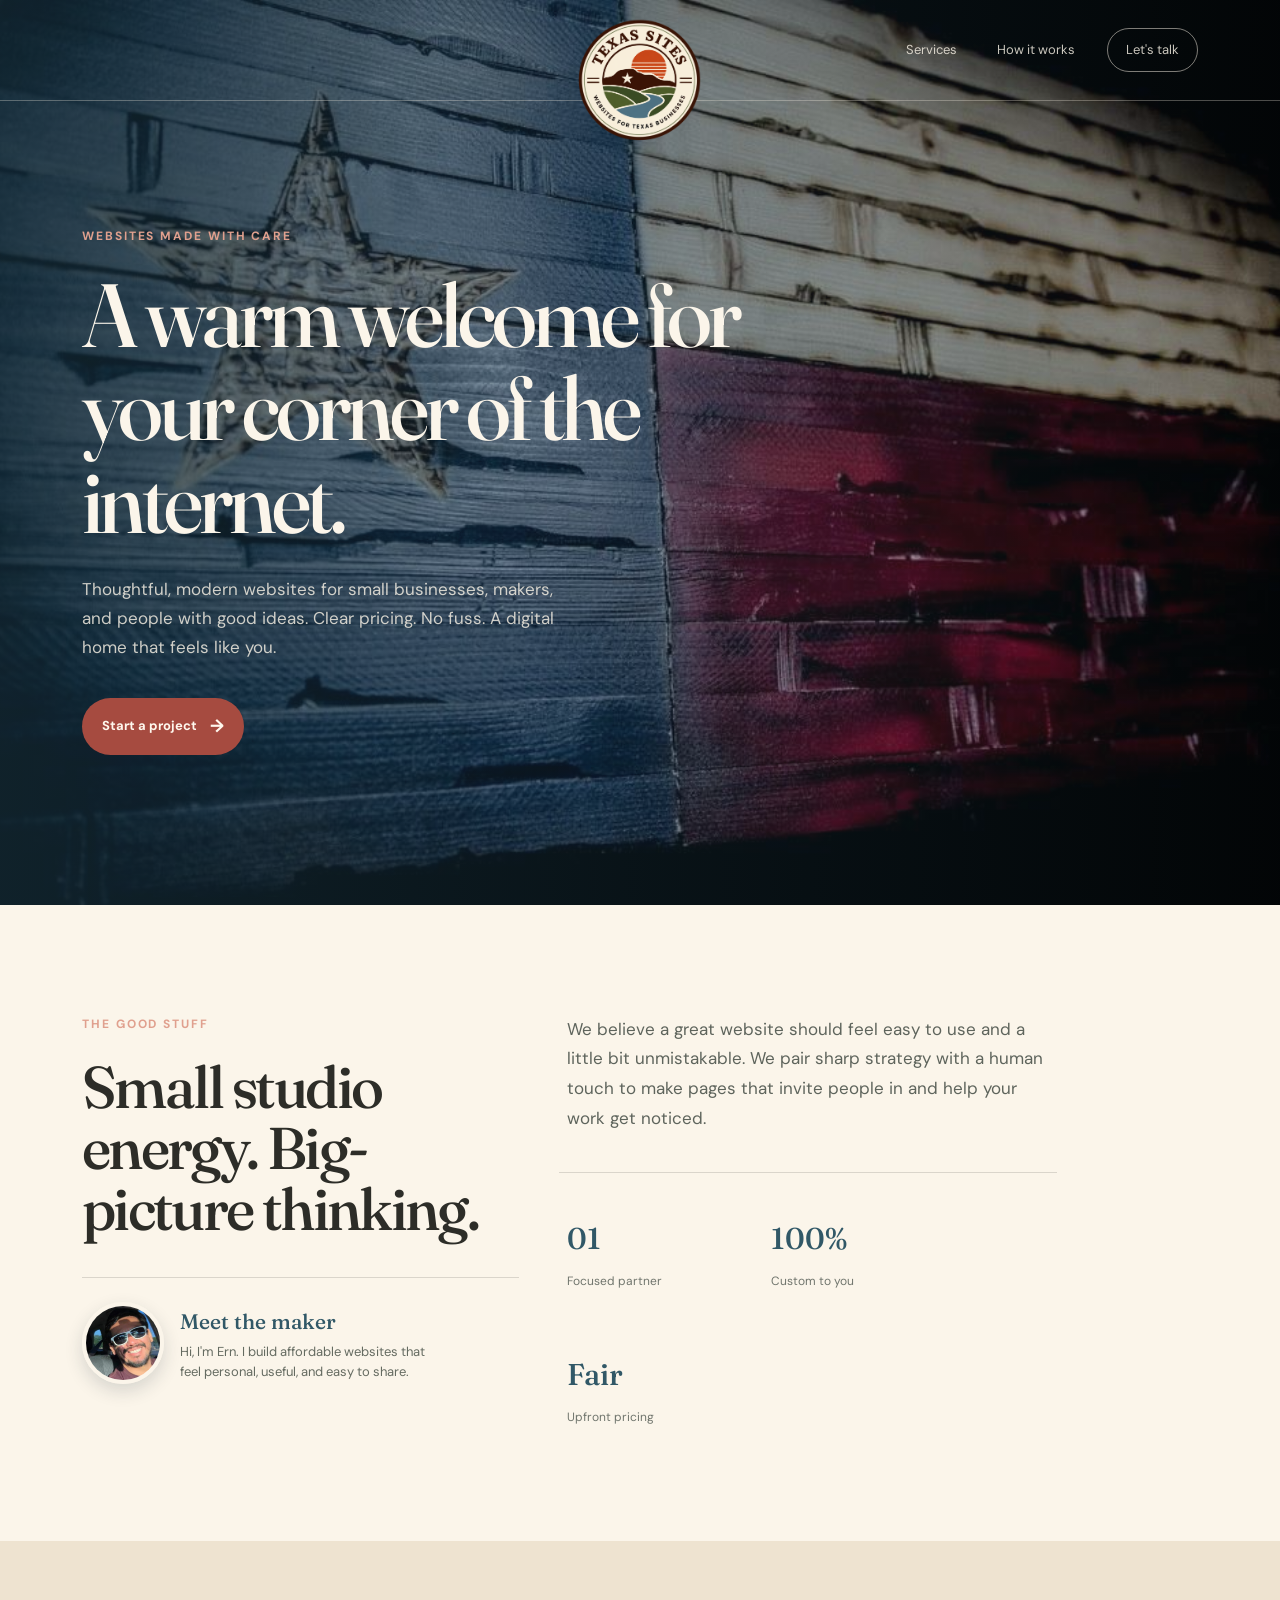
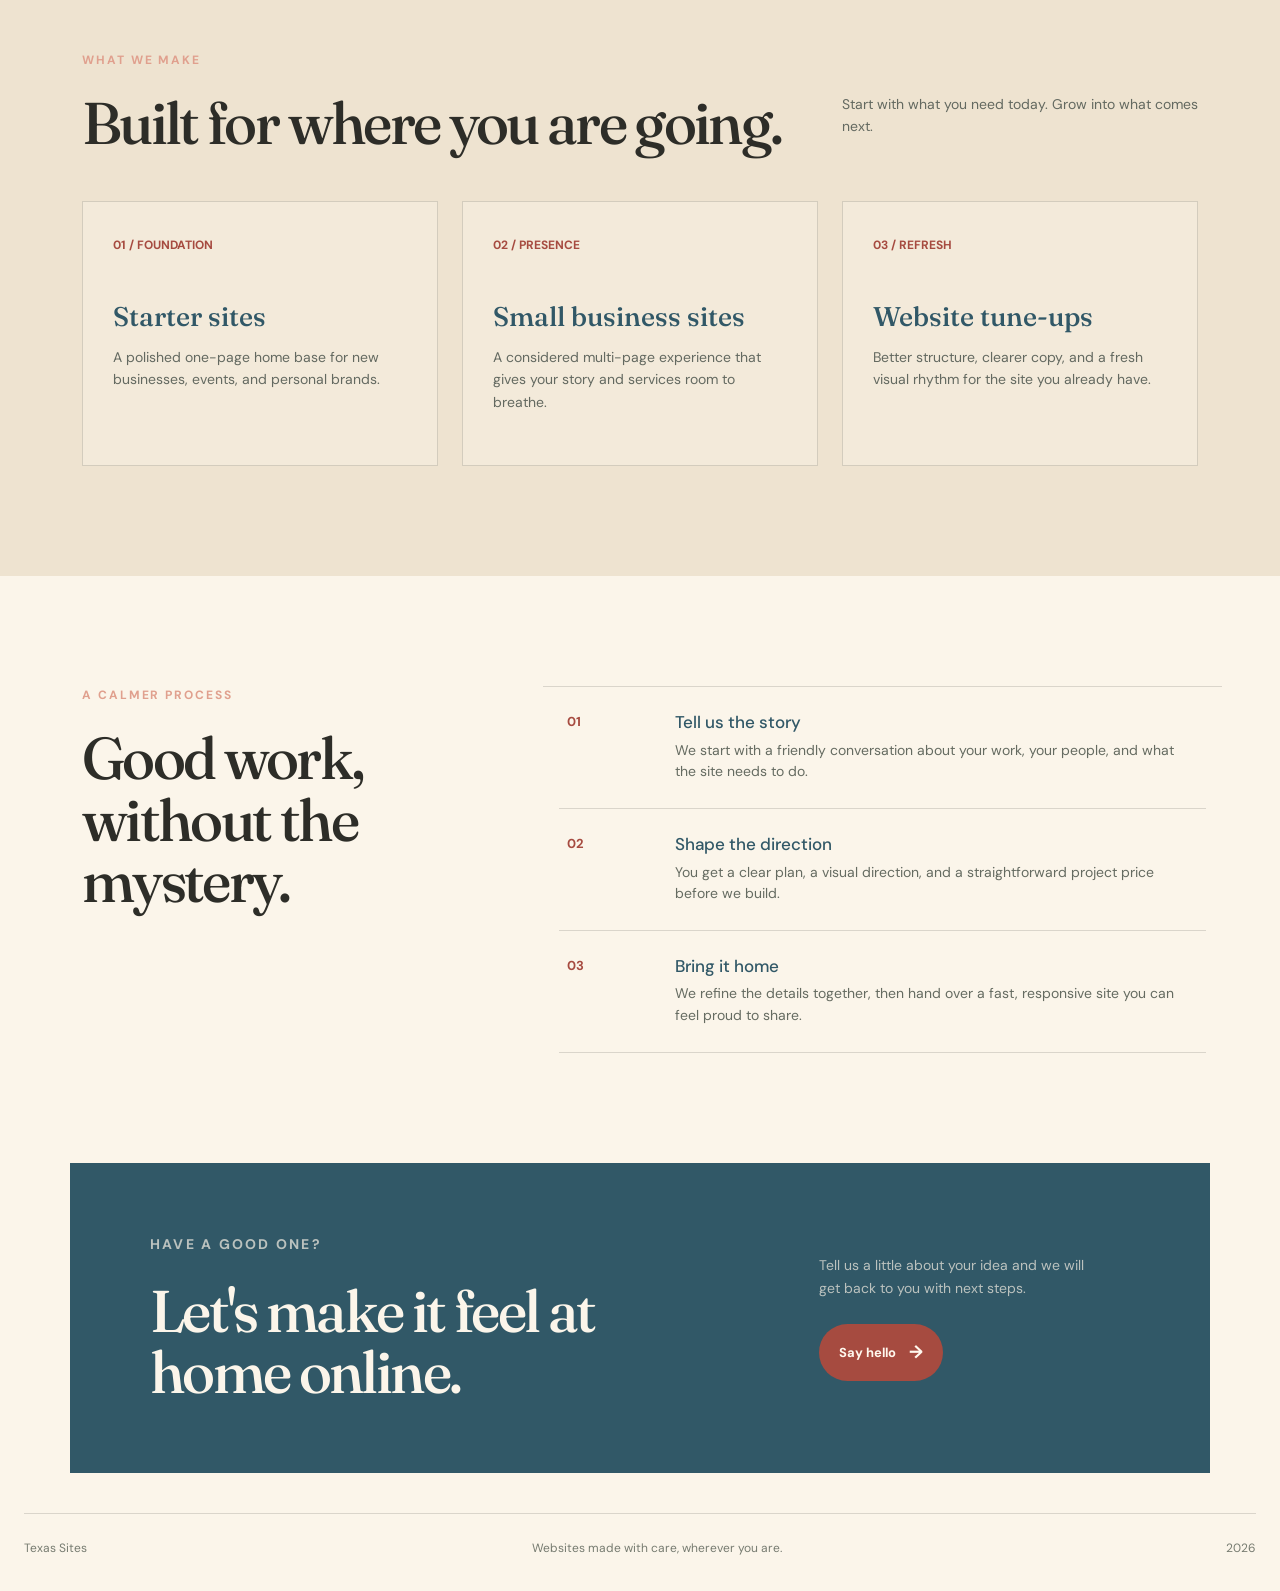
==== commit e277200a: "update1" ====
--- a/index.html
+++ b/index.html
@@ -15,7 +15,9 @@
 	<header class="hero" id="home">
 		<nav class="navbar navbar-expand-md site-nav" aria-label="Main navigation">
 			<div class="container">
-				<a class="navbar-brand logo" href="#home"><span class="logo-mark" aria-hidden="true"></span> Hearth &amp; Pixel</a>
+				<a class="site-logo" href="#home" aria-label="Texas Sites">
+					<img src="img/ts_logo_round_20260918.png" alt="Texas Sites">
+				</a>
 				<button class="navbar-toggler" type="button" data-bs-toggle="collapse" data-bs-target="#nav-links" aria-controls="nav-links" aria-expanded="false" aria-label="Toggle navigation"><span class="navbar-toggler-icon"></span></button>
 				<div class="collapse navbar-collapse" id="nav-links">
 					<div class="navbar-nav ms-auto align-items-md-center gap-md-4"><a class="nav-link" href="#services">Services</a><a class="nav-link" href="#process">How it works</a><a class="nav-link nav-pill" href="#contact">Let's talk</a></div>
@@ -35,7 +37,7 @@
 		<section class="section" id="process"><div class="container"><div class="row g-5"><div class="col-lg-5"><p class="eyebrow">A calmer process</p><h2>Good work, without the mystery.</h2></div><div class="col-lg-7 process-list"><div class="process-item row g-3"><b class="col-2">01</b><div class="col-10"><h3>Tell us the story</h3><p>We start with a friendly conversation about your work, your people, and what the site needs to do.</p></div></div><div class="process-item row g-3"><b class="col-2">02</b><div class="col-10"><h3>Shape the direction</h3><p>You get a clear plan, a visual direction, and a straightforward project price before we build.</p></div></div><div class="process-item row g-3"><b class="col-2">03</b><div class="col-10"><h3>Bring it home</h3><p>We refine the details together, then hand over a fast, responsive site you can feel proud to share.</p></div></div></div></div></div></section>
 		<section class="container contact" id="contact"><div class="row align-items-center g-4"><div class="col-lg-8"><p class="eyebrow">Have a good one?</p><h2>Let's make it feel at home online.</h2></div><div class="col-lg-4"><p>Tell us a little about your idea and we will get back to you with next steps.</p><a class="button" href="mailto:hello@hearthandpixel.com">Say hello <span aria-hidden="true">&rarr;</span></a></div></div></section>
 	</main>
-	<footer><span>Hearths &amp; Pixel</span><span>Websites made with care, wherever you are.</span><span>2026</span></footer>
+	<footer><span>Texas Sites</span><span>Websites made with care, wherever you are.</span><span>2026</span></footer>
 	<script src="https://cdn.jsdelivr.net/npm/bootstrap@5.3.3/dist/js/bootstrap.bundle.min.js"></script>
 </body>
 </html>
--- a/css/style.css
+++ b/css/style.css
@@ -5,12 +5,9 @@
 a { color:inherit; text-decoration:none; }
 .hero { min-height:750px; color:var(--cream); background:linear-gradient(90deg,rgba(20,43,54,.78),rgba(20,43,54,.42) 52%,rgba(20,43,54,.12)),url("../img/flag.jpg") center/cover; }
 .site-nav { border-bottom:1px solid rgba(247,240,228,.3); }
-.site-nav .container { padding-top:20px; padding-bottom:20px; }
-.logo { display:flex; align-items:center; gap:11px; font-weight:700; }
-.site-nav .navbar-brand { color:var(--cream); }
-.site-nav .navbar-brand:hover { color:#fff; }
-.logo-mark { width:28px; height:28px; border:2px solid #d78370; border-radius:50% 50% 50% 7px; transform:rotate(-45deg); }
-.logo-mark:after { content:""; display:block; width:9px; height:2px; margin:12px 0 0 7px; background:#d78370; transform:rotate(45deg); }
+.site-nav .container { position:relative; padding-top:20px; padding-bottom:20px; }
+.site-logo { position:absolute; top:10px; left:50%; z-index:3; display:block; width:132px; transform:translateX(-50%); }
+.site-logo img { display:block; width:100%; height:auto; }
 .site-nav .nav-link { color:rgba(247,240,228,.82); font-size:13px; }
 .site-nav .nav-link:hover { color:var(--cream); }
 .nav-pill { padding:11px 18px !important; border:1px solid rgba(247,240,228,.5); border-radius:99px; }
@@ -50,6 +47,7 @@
 footer { width:min(1320px,calc(100% - 48px)); margin:auto; padding:25px 0 34px; display:flex; justify-content:space-between; color:#767b70; font-size:12px; border-top:1px solid var(--line); }
 @media (max-width:767.98px) {
   .hero { min-height:680px; }
+  .site-logo { top:14px; width:92px; }
   .hero-content { padding-top:100px; padding-bottom:110px; }
   .section { padding-top:76px; padding-bottom:76px; }
   .service { min-height:auto; }
